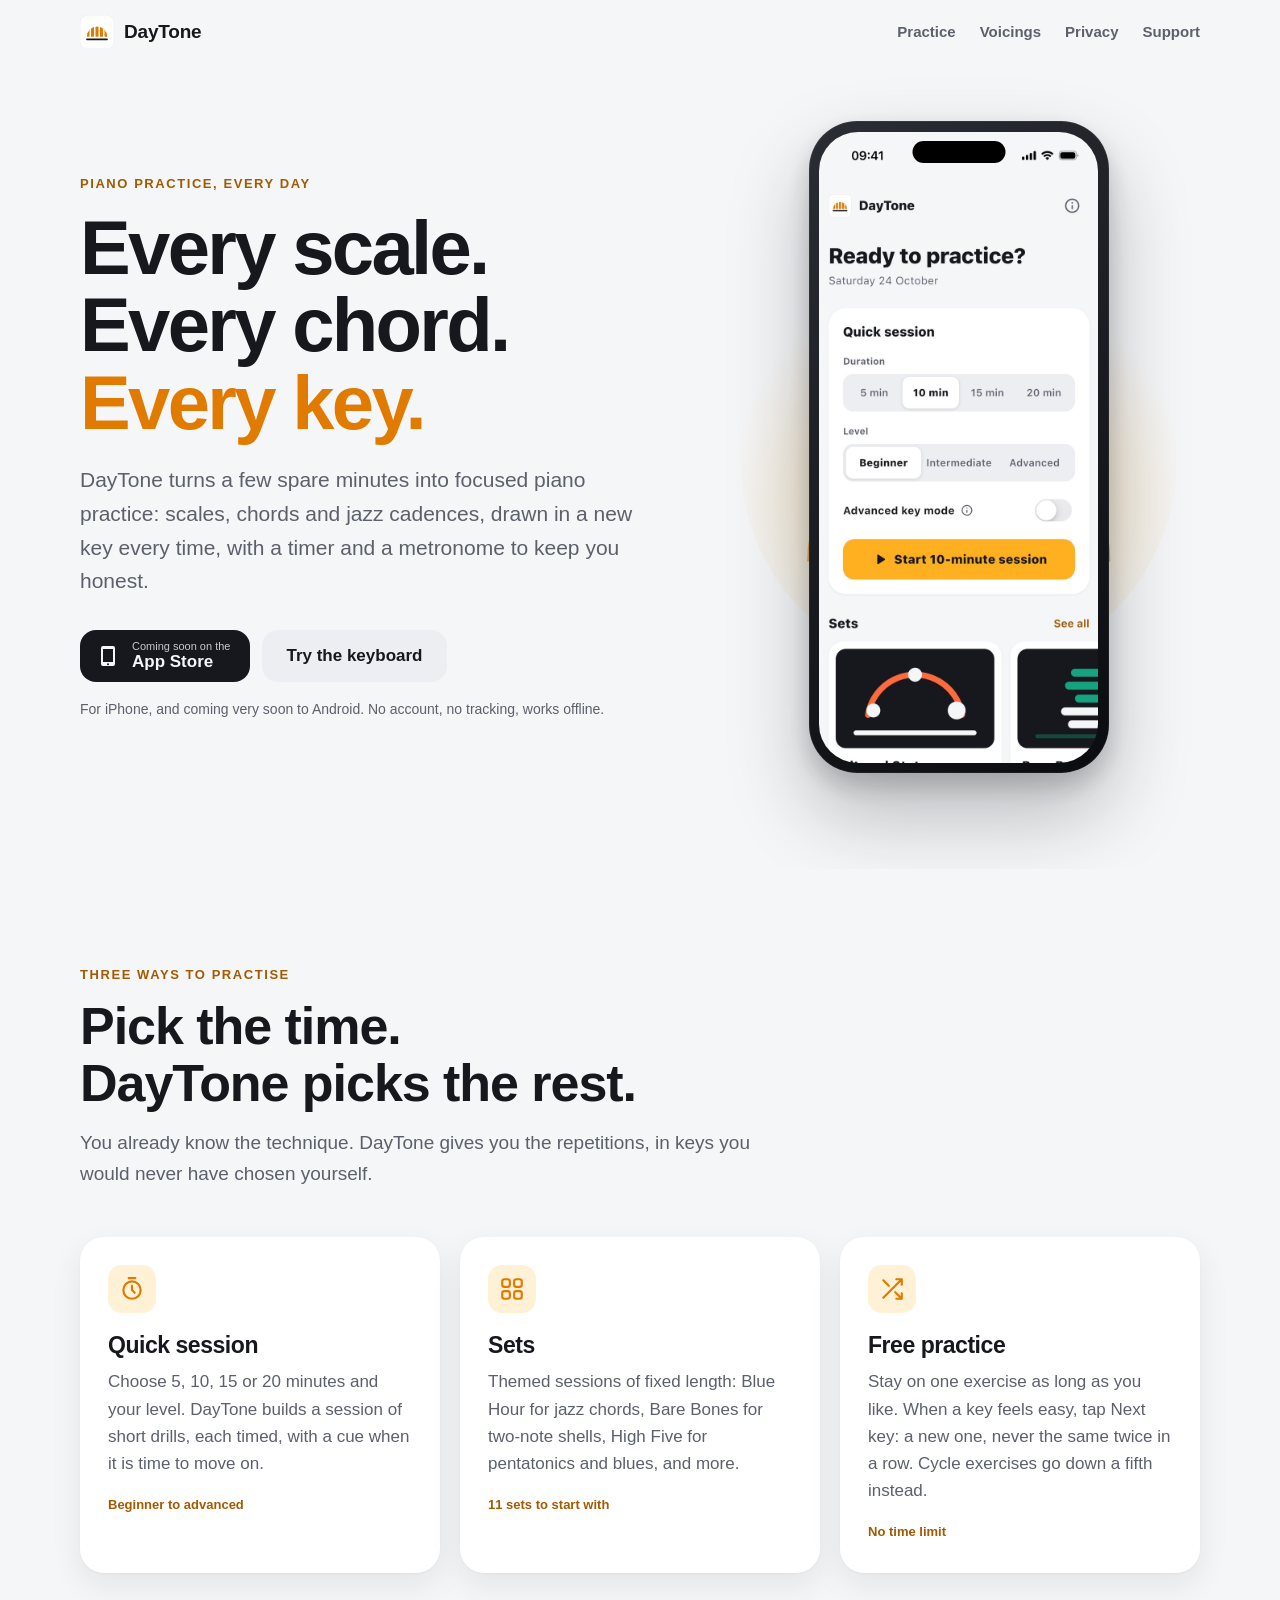
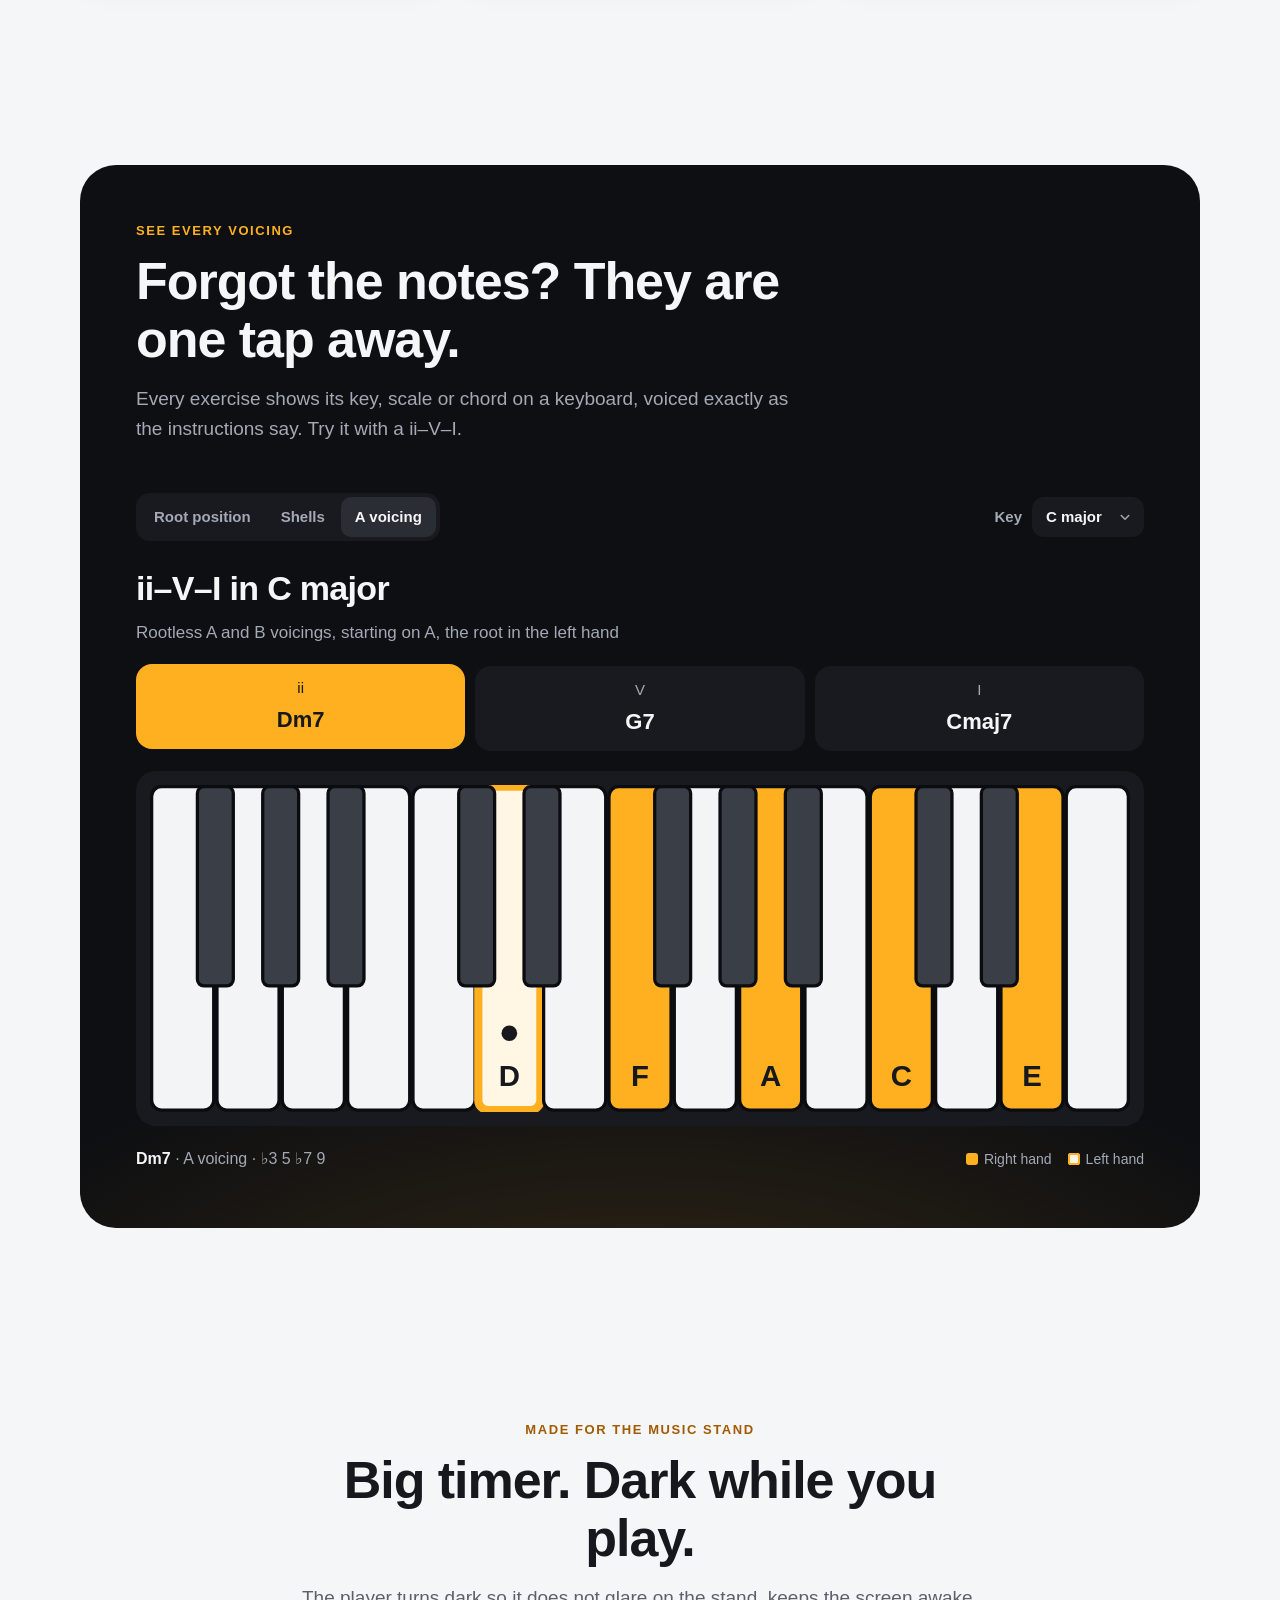
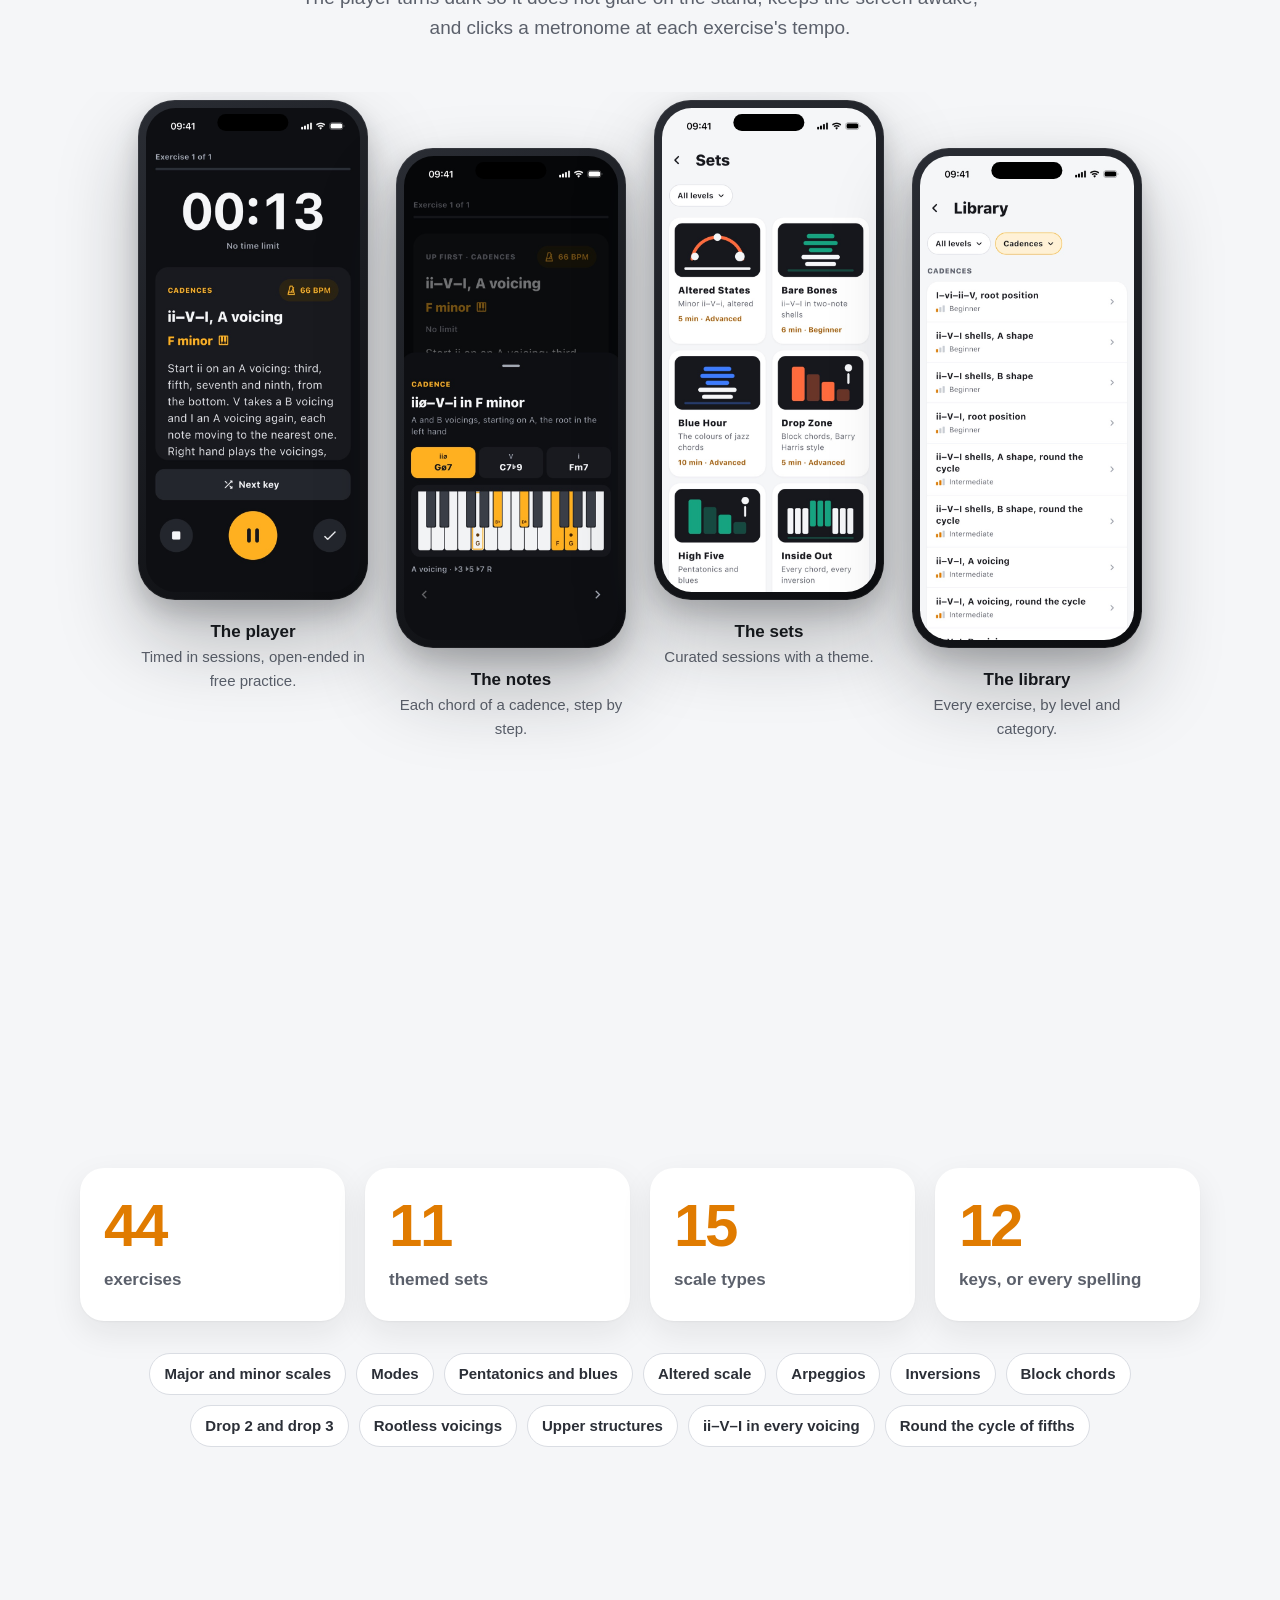
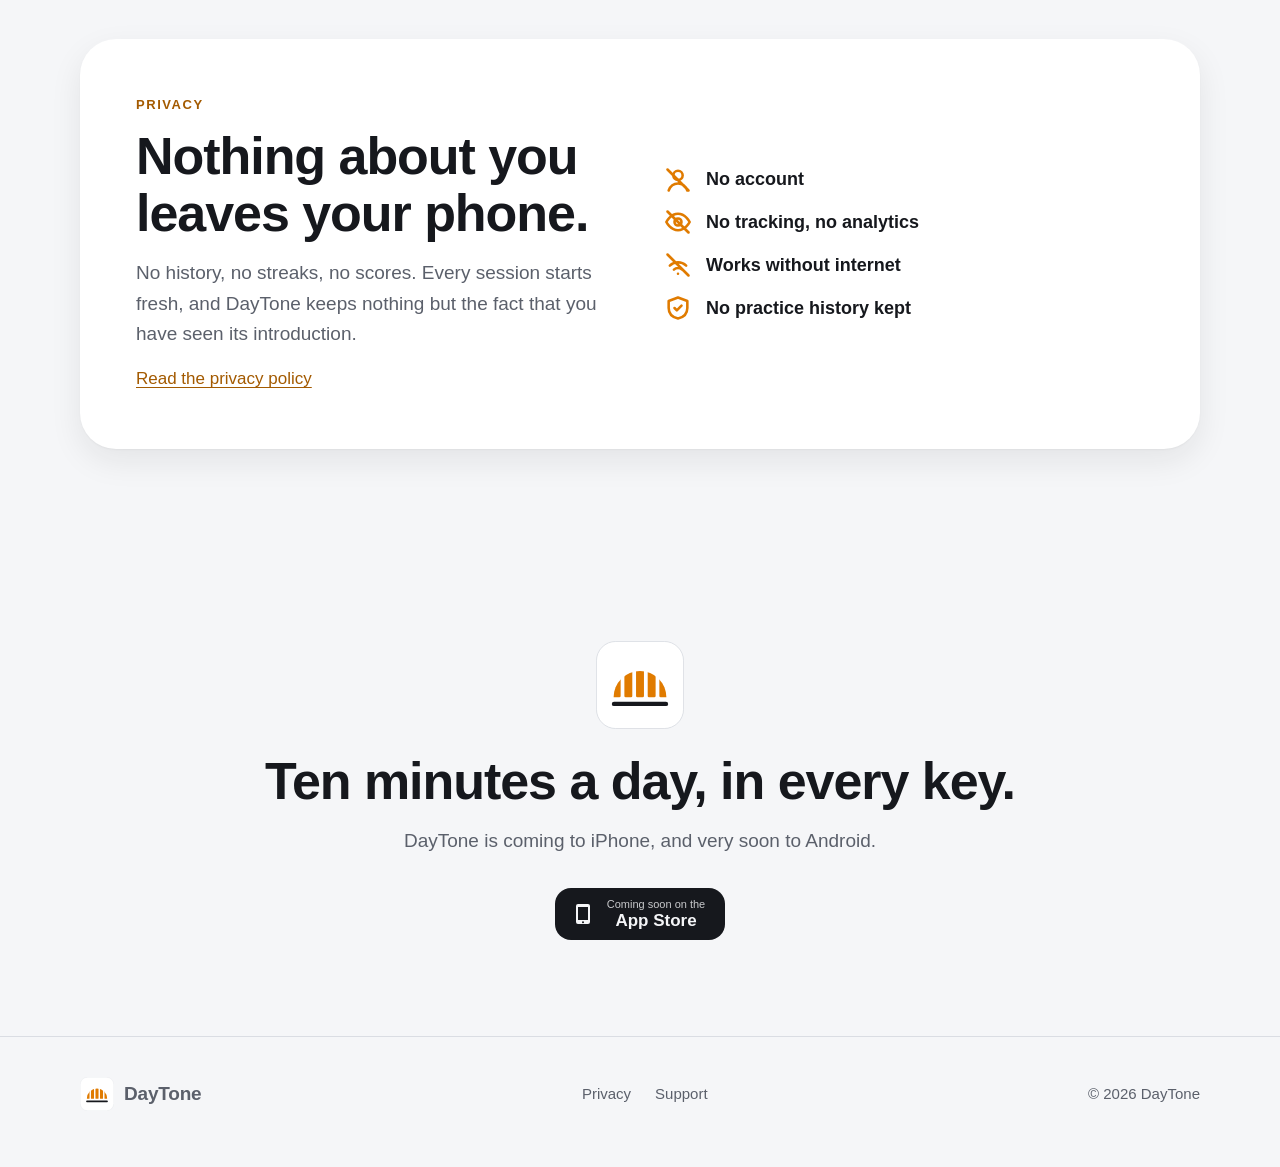
==== index.html @ a194a480 "Add the DayTone website: landing page, privacy policy and support Plain HTML, CSS and JavaScript for" ====
<!doctype html>
<html lang="en">
<head>
<meta charset="utf-8">
<meta name="viewport" content="width=device-width, initial-scale=1">
<title>DayTone · Daily piano practice</title>
<meta name="description" content="Short, focused piano drills for scales, chords and jazz cadences, in every key, with a timer and a metronome. No account, no tracking, works offline.">
<meta name="theme-color" content="#f5f6f8" media="(prefers-color-scheme: light)">
<meta name="theme-color" content="#0e0f12" media="(prefers-color-scheme: dark)">
<meta property="og:title" content="DayTone · Daily piano practice">
<meta property="og:description" content="Scales, chords and jazz cadences, in every key. A few focused minutes a day.">
<meta property="og:type" content="website">
<meta property="og:image" content="assets/img/screens/home.jpg">
<link rel="icon" href="assets/img/logo.svg" type="image/svg+xml">
<link rel="apple-touch-icon" href="assets/img/logo.svg">
<link rel="stylesheet" href="assets/css/site.css">
<script>document.documentElement.classList.add('js');</script>
</head>
<body>
<a class="skip" href="#main">Skip to content</a>

<header class="nav">
  <div class="wrap nav__inner">
    <a class="brand" href="./" aria-label="DayTone home"><img src="assets/img/logo.svg" alt=""><span class="brand__name">DayTone</span></a>
    <nav class="nav__links" aria-label="Main">
      <a class="nav__optional" href="#practice">Practice</a>
      <a class="nav__optional" href="#voicings">Voicings</a>
      <a href="privacy/">Privacy</a>
      <a href="support/">Support</a>
    </nav>
  </div>
</header>

<main id="main">

  <section class="hero">
    <div class="wrap hero__grid">
      <div>
        <p class="overline intro">Piano practice, every day</p>
        <h1 class="intro" style="--delay:.08s">Every scale.<br>Every chord.<br><em>Every key.</em></h1>
        <p class="hero__lede intro" style="--delay:.16s">DayTone turns a few spare minutes into focused piano practice: scales, chords and jazz cadences, drawn in a new key every time, with a timer and a metronome to keep you honest.</p>
        <div class="hero__actions intro" style="--delay:.24s">
          <a class="store-badge" href="#" aria-disabled="true" role="link" onclick="return false">
            <svg viewBox="0 0 24 24" aria-hidden="true"><path d="M7 2h10a2 2 0 0 1 2 2v16a2 2 0 0 1-2 2H7a2 2 0 0 1-2-2V4a2 2 0 0 1 2-2zm0 3v13h10V5H7zm5 14.25a1 1 0 1 0 0 2 1 1 0 0 0 0-2z"/></svg>
            <span><small>Coming soon on the</small><strong>App Store</strong></span>
          </a>
          <a class="button button--ghost" href="#voicings">Try the keyboard</a>
        </div>
        <p class="hero__note intro" style="--delay:.32s">For iPhone, and coming very soon to Android. No account, no tracking, works offline.</p>
      </div>
      <div class="hero__visual">
        <div class="sun" aria-hidden="true">
          <div class="sun__disc"></div>
          <div class="sun__keys"><span></span><span></span><span></span><span></span><span></span></div>
        </div>
        <div class="phone">
          <img src="assets/img/screens/home.jpg" width="720" height="1565" alt="The DayTone home screen: a quick session of 10 minutes at beginner level, ready to start, with sets below.">
        </div>
      </div>
    </div>
  </section>

  <section class="section" id="practice">
    <div class="wrap">
      <div class="section__head reveal">
        <p class="overline">Three ways to practise</p>
        <h2>Pick the time.<br>DayTone picks the rest.</h2>
        <p class="section__lede">You already know the technique. DayTone gives you the repetitions, in keys you would never have chosen yourself.</p>
      </div>
      <div class="ways">
        <article class="way reveal">
          <div class="way__icon" aria-hidden="true">
            <svg viewBox="0 0 24 24" fill="none" stroke="currentColor" stroke-width="2" stroke-linecap="round" stroke-linejoin="round"><circle cx="12" cy="13" r="8"/><path d="M12 9v4l2.5 2.5M9 2h6"/></svg>
          </div>
          <h3>Quick session</h3>
          <p>Choose 5, 10, 15 or 20 minutes and your level. DayTone builds a session of short drills, each timed, with a cue when it is time to move on.</p>
          <span class="way__tag">Beginner to advanced</span>
        </article>
        <article class="way reveal" style="--delay:.1s">
          <div class="way__icon" aria-hidden="true">
            <svg viewBox="0 0 24 24" fill="none" stroke="currentColor" stroke-width="2" stroke-linecap="round" stroke-linejoin="round"><rect x="3" y="3" width="7" height="7" rx="2"/><rect x="14" y="3" width="7" height="7" rx="2"/><rect x="3" y="14" width="7" height="7" rx="2"/><rect x="14" y="14" width="7" height="7" rx="2"/></svg>
          </div>
          <h3>Sets</h3>
          <p>Themed sessions of fixed length: Blue Hour for jazz chords, Bare Bones for two-note shells, High Five for pentatonics and blues, and more.</p>
          <span class="way__tag">11 sets to start with</span>
        </article>
        <article class="way reveal" style="--delay:.2s">
          <div class="way__icon" aria-hidden="true">
            <svg viewBox="0 0 24 24" fill="none" stroke="currentColor" stroke-width="2" stroke-linecap="round" stroke-linejoin="round"><path d="M16 3h5v5M4 20 21 3M21 16v5h-5M15 15l6 6M4 4l5 5"/></svg>
          </div>
          <h3>Free practice</h3>
          <p>Stay on one exercise as long as you like. When a key feels easy, tap Next key: a new one, never the same twice in a row. Cycle exercises go down a fifth instead.</p>
          <span class="way__tag">No time limit</span>
        </article>
      </div>
    </div>
  </section>

  <section class="section" id="voicings">
    <div class="wrap">
      <div class="stage reveal">
        <div class="section__head">
          <p class="overline">See every voicing</p>
          <h2>Forgot the notes? They are one tap away.</h2>
          <p class="section__lede">Every exercise shows its key, scale or chord on a keyboard, voiced exactly as the instructions say. Try it with a ii–V–I.</p>
        </div>

        <div class="demo" id="demo">
          <div class="demo__controls">
            <div class="segmented" role="group" aria-label="Voicing">
              <button type="button" data-voicing="root" aria-pressed="false">Root position</button>
              <button type="button" data-voicing="shells" aria-pressed="false">Shells</button>
              <button type="button" data-voicing="a" aria-pressed="true">A voicing</button>
            </div>
            <label class="demo__key">Key
              <select id="demo-key" aria-label="Key"></select>
            </label>
          </div>

          <div>
            <p class="demo__title" id="demo-title">ii–V–I in C major</p>
            <p class="demo__subtitle" id="demo-subtitle"></p>
          </div>

          <div class="chords" role="tablist" aria-label="Chords" id="demo-chords"></div>

          <div class="keyboard" id="demo-keyboard" aria-live="polite"></div>

          <div class="demo__formula">
            <span id="demo-formula"></span>
            <span class="legend" aria-hidden="true"><span><i></i>Right hand</span><span><i class="left"></i>Left hand</span></span>
          </div>
        </div>
      </div>
    </div>
  </section>

  <section class="section" aria-labelledby="screens-title">
    <div class="wrap section__head section__head--center reveal">
      <p class="overline">Made for the music stand</p>
      <h2 id="screens-title">Big timer. Dark while you play.</h2>
      <p class="section__lede">The player turns dark so it does not glare on the stand, keeps the screen awake, and clicks a metronome at each exercise's tempo.</p>
    </div>
    <div class="screens">
      <figure class="screen reveal">
        <div class="phone"><img src="assets/img/screens/player.jpg" width="720" height="1565" loading="lazy" alt="The player: a ii–V–I in A voicings in F minor, the clock counting up, a Next key button and the controls."></div>
        <figcaption><b>The player</b>Timed in sessions, open-ended in free practice.</figcaption>
      </figure>
      <figure class="screen reveal" style="--delay:.1s">
        <div class="phone"><img src="assets/img/screens/sheet.jpg" width="720" height="1565" loading="lazy" alt="The notes sheet: a iiø–V–i in F minor on a keyboard, the G half-diminished chord in an A voicing."></div>
        <figcaption><b>The notes</b>Each chord of a cadence, step by step.</figcaption>
      </figure>
      <figure class="screen reveal" style="--delay:.2s">
        <div class="phone"><img src="assets/img/screens/sets.jpg" width="720" height="1565" loading="lazy" alt="The sets: Altered States, Bare Bones, Blue Hour, Drop Zone, High Five and Inside Out."></div>
        <figcaption><b>The sets</b>Curated sessions with a theme.</figcaption>
      </figure>
      <figure class="screen reveal" style="--delay:.3s">
        <div class="phone"><img src="assets/img/screens/library.jpg" width="720" height="1565" loading="lazy" alt="The library, filtered to cadences: ii–V–I shells, root position, A voicings, round the cycle."></div>
        <figcaption><b>The library</b>Every exercise, by level and category.</figcaption>
      </figure>
    </div>
  </section>

  <section class="section">
    <div class="wrap">
      <div class="section__head section__head--center reveal">
        <p class="overline">What is inside</p>
        <h2>From your first scale to altered dominants.</h2>
      </div>
      <div class="numbers">
        <div class="number reveal"><strong data-count="46">46</strong><span>exercises</span></div>
        <div class="number reveal" style="--delay:.08s"><strong data-count="11">11</strong><span>themed sets</span></div>
        <div class="number reveal" style="--delay:.16s"><strong data-count="16">16</strong><span>scale types</span></div>
        <div class="number reveal" style="--delay:.24s"><strong data-count="12">12</strong><span>keys, or every spelling</span></div>
      </div>
      <div class="topics reveal" aria-label="Topics">
        <span>Major and minor scales</span><span>Modes</span><span>Pentatonics and blues</span><span>Altered scale</span>
        <span>Arpeggios</span><span>Inversions</span><span>Block chords</span><span>Drop 2 and drop 3</span>
        <span>Rootless voicings</span><span>Upper structures</span><span>ii–V–I in every voicing</span><span>Round the cycle of fifths</span>
      </div>
    </div>
  </section>

  <section class="section">
    <div class="wrap">
      <div class="promise reveal">
        <div>
          <p class="overline">Privacy</p>
          <h2>Nothing about you leaves your phone.</h2>
          <p class="section__lede">No history, no streaks, no scores. Every session starts fresh, and DayTone keeps nothing but the fact that you have seen its introduction.</p>
          <p style="margin-top:16px"><a href="privacy/">Read the privacy policy</a></p>
        </div>
        <ul class="promise__list">
          <li><svg viewBox="0 0 24 24" fill="none" stroke="currentColor" stroke-width="2.2" stroke-linecap="round" stroke-linejoin="round" aria-hidden="true"><circle cx="12" cy="8" r="4"/><path d="M4 21c1.5-4 4.5-6 8-6s6.5 2 8 6M3 3l18 18"/></svg>No account</li>
          <li><svg viewBox="0 0 24 24" fill="none" stroke="currentColor" stroke-width="2.2" stroke-linecap="round" stroke-linejoin="round" aria-hidden="true"><path d="M2 12s3.5-7 10-7 10 7 10 7-3.5 7-10 7S2 12 2 12z"/><circle cx="12" cy="12" r="3"/><path d="M3 3l18 18"/></svg>No tracking, no analytics</li>
          <li><svg viewBox="0 0 24 24" fill="none" stroke="currentColor" stroke-width="2.2" stroke-linecap="round" stroke-linejoin="round" aria-hidden="true"><path d="M5 12.5a10 10 0 0 1 14 0M8.5 16a5 5 0 0 1 7 0M12 19.5h.01M3 3l18 18"/></svg>Works without internet</li>
          <li><svg viewBox="0 0 24 24" fill="none" stroke="currentColor" stroke-width="2.2" stroke-linecap="round" stroke-linejoin="round" aria-hidden="true"><path d="M12 3 4 6v6c0 5 3.5 8 8 9 4.5-1 8-4 8-9V6l-8-3z"/><path d="M9 12l2 2 4-4"/></svg>No practice history kept</li>
        </ul>
      </div>
    </div>
  </section>

  <section class="section closing">
    <div class="wrap reveal">
      <img src="assets/img/logo.svg" alt="">
      <h2>Ten minutes a day, in every key.</h2>
      <p class="section__lede">DayTone is coming to iPhone, and very soon to Android.</p>
      <div class="hero__actions">
        <a class="store-badge" href="#" aria-disabled="true" role="link" onclick="return false">
          <svg viewBox="0 0 24 24" aria-hidden="true"><path d="M7 2h10a2 2 0 0 1 2 2v16a2 2 0 0 1-2 2H7a2 2 0 0 1-2-2V4a2 2 0 0 1 2-2zm0 3v13h10V5H7zm5 14.25a1 1 0 1 0 0 2 1 1 0 0 0 0-2z"/></svg>
          <span><small>Coming soon on the</small><strong>App Store</strong></span>
        </a>
      </div>
    </div>
  </section>

</main>

<footer class="footer">
  <div class="wrap footer__inner">
    <a class="brand" href="./"><img src="assets/img/logo.svg" alt="">DayTone</a>
    <nav aria-label="Footer">
      <a href="privacy/">Privacy</a>
      <a href="support/">Support</a>
    </nav>
    <span>© 2026 DayTone</span>
  </div>
</footer>

<script src="assets/js/voicings.js"></script>
<script src="assets/js/site.js"></script>
</body>
</html>
---- assets/css/site.css ----
/* DayTone website: one stylesheet for every page. The colours are the app's
   (lib/src/ui/theme.dart in the app repo), light and dark. */

:root {
  --bg: #f5f6f8;
  --surface: #ffffff;
  --ink: #16181d;
  --ink-2: #5b606b;
  --ink-body: #2b2f37;
  --accent: #ffb020;
  --on-accent: #16181d;
  --accent-ink: #e07b00;
  --accent-text: #a35a00;
  --accent-tint: #fff1d6;
  --track: #eceef2;
  --border: #dadde3;
  --shadow: 0 1px 2px rgba(22, 24, 29, 0.04), 0 12px 32px rgba(22, 24, 29, 0.08);
  --stage: #0e0f12;
  --stage-surface: #181a1f;
  --stage-ink: #f5f6f8;
  --stage-ink-2: #a3a9b5;
  --radius: 24px;
  --page: 1120px;
  --gutter: 20px;
  color-scheme: light dark;
}

@media (prefers-color-scheme: dark) {
  :root {
    --bg: #0e0f12;
    --surface: #181a1f;
    --ink: #f5f6f8;
    --ink-2: #a3a9b5;
    --ink-body: #e4e6ea;
    --accent-ink: #ffb020;
    --accent-text: #ffb020;
    --accent-tint: #2b2414;
    --track: #23262d;
    --border: #2c3038;
    --shadow: 0 1px 2px rgba(0, 0, 0, 0.3), 0 12px 32px rgba(0, 0, 0, 0.35);
    --stage: #08090b;
    --stage-surface: #15171c;
  }
}

*,
*::before,
*::after {
  box-sizing: border-box;
}

html {
  -webkit-text-size-adjust: 100%;
  scroll-behavior: smooth;
}

body {
  margin: 0;
  background: var(--bg);
  color: var(--ink);
  font: 17px/1.6 -apple-system, BlinkMacSystemFont, "SF Pro Text", "Segoe UI", Roboto,
    "Helvetica Neue", Arial, sans-serif;
  -webkit-font-smoothing: antialiased;
  overflow-x: hidden;
}

img,
svg {
  display: block;
  max-width: 100%;
}

a {
  color: var(--accent-text);
  text-underline-offset: 3px;
}

h1,
h2,
h3 {
  margin: 0;
  font-family: -apple-system, BlinkMacSystemFont, "SF Pro Display", "Segoe UI", Roboto,
    "Helvetica Neue", Arial, sans-serif;
  letter-spacing: -0.02em;
  line-height: 1.1;
}

p {
  margin: 0;
}

:focus-visible {
  outline: 3px solid var(--accent);
  outline-offset: 3px;
  border-radius: 6px;
}

.skip {
  position: absolute;
  left: -999px;
  top: 8px;
  background: var(--surface);
  padding: 8px 12px;
  border-radius: 8px;
  z-index: 10;
}

.skip:focus {
  left: 8px;
}

.wrap {
  width: min(var(--page), 100% - 2 * var(--gutter));
  margin-inline: auto;
}

.overline {
  font-size: 13px;
  font-weight: 800;
  letter-spacing: 0.12em;
  text-transform: uppercase;
  color: var(--accent-text);
}

/* Navigation ------------------------------------------------------------ */

.nav {
  position: sticky;
  top: 0;
  z-index: 5;
  backdrop-filter: saturate(1.6) blur(14px);
  -webkit-backdrop-filter: saturate(1.6) blur(14px);
  background: color-mix(in srgb, var(--bg) 78%, transparent);
  border-bottom: 1px solid transparent;
  transition: border-color 0.2s;
}

.nav.is-scrolled {
  border-bottom-color: var(--border);
}

.nav__inner {
  display: flex;
  align-items: center;
  justify-content: space-between;
  height: 64px;
}

.brand {
  display: inline-flex;
  align-items: center;
  gap: 10px;
  color: var(--ink);
  text-decoration: none;
  font-weight: 800;
  font-size: 19px;
  letter-spacing: -0.01em;
}

.brand img {
  width: 34px;
  height: 34px;
}

.nav__links {
  display: flex;
  gap: 24px;
  font-size: 15px;
  font-weight: 600;
}

.nav__links a {
  color: var(--ink-2);
  text-decoration: none;
}

.nav__links a:hover,
.nav__links a[aria-current="page"] {
  color: var(--ink);
}

.nav__inner {
  gap: 16px;
}

@media (max-width: 560px) {
  .nav__links {
    gap: 16px;
  }

  .nav__links .nav__optional {
    display: none;
  }
}

/* On the narrowest screens the logo alone stands for the name. */
@media (max-width: 340px) {
  .nav .brand__name {
    display: none;
  }
}

/* Buttons --------------------------------------------------------------- */

.button {
  display: inline-flex;
  align-items: center;
  justify-content: center;
  gap: 10px;
  min-height: 52px;
  padding: 0 24px;
  border-radius: 16px;
  border: 0;
  font: inherit;
  font-weight: 800;
  font-size: 17px;
  text-decoration: none;
  cursor: pointer;
  transition: transform 0.15s, box-shadow 0.15s, background 0.15s;
}

.button--primary {
  background: var(--accent);
  color: var(--on-accent);
  box-shadow: 0 8px 24px rgba(255, 176, 32, 0.35);
}

.button--primary:hover {
  transform: translateY(-1px);
  box-shadow: 0 12px 28px rgba(255, 176, 32, 0.45);
}

.button--ghost {
  background: var(--track);
  color: var(--ink);
}

.button--ghost:hover {
  transform: translateY(-1px);
}

.store-badge {
  display: inline-flex;
  align-items: center;
  gap: 12px;
  min-height: 52px;
  padding: 0 20px 0 16px;
  border-radius: 16px;
  background: var(--ink);
  color: var(--bg);
  text-decoration: none;
  line-height: 1.15;
}

.store-badge svg {
  width: 24px;
  height: 24px;
  fill: currentColor;
}

.store-badge small {
  display: block;
  font-size: 11px;
  opacity: 0.8;
}

.store-badge strong {
  display: block;
  font-size: 17px;
}

.store-badge[aria-disabled="true"] {
  cursor: default;
}

/* Hero ------------------------------------------------------------------ */

.hero {
  position: relative;
  padding: 56px 0 96px;
  overflow: hidden;
}

.hero__grid {
  display: grid;
  grid-template-columns: 1.1fr 0.9fr;
  align-items: center;
  gap: 48px;
}

.hero h1 {
  font-size: clamp(44px, 7vw, 76px);
  font-weight: 800;
  letter-spacing: -0.035em;
  line-height: 1.02;
  margin: 14px 0 22px;
}

.hero h1 em {
  font-style: normal;
  color: var(--accent-ink);
}

.hero__lede {
  font-size: clamp(18px, 2.2vw, 21px);
  color: var(--ink-2);
  max-width: 34em;
}

.hero__actions {
  display: flex;
  flex-wrap: wrap;
  gap: 12px;
  margin-top: 32px;
}

.hero__note {
  margin-top: 16px;
  font-size: 14px;
  color: var(--ink-2);
}

.hero__visual {
  position: relative;
  display: grid;
  place-items: center;
  min-height: 560px;
}

/* The logo's sun: five keys rising over a horizon, behind the phone. */
.sun {
  position: absolute;
  inset: 50% auto auto 50%;
  width: min(520px, 110vw);
  aspect-ratio: 1;
  transform: translate(-50%, -48%);
  pointer-events: none;
}

.sun__disc {
  position: absolute;
  inset: 8%;
  border-radius: 50%;
  background: radial-gradient(circle at 50% 60%, rgba(255, 176, 32, 0.38), rgba(255, 176, 32, 0) 68%);
  animation: breathe 7s ease-in-out infinite;
}

.sun__keys {
  position: absolute;
  inset: 18% 18% 30%;
  display: flex;
  justify-content: space-between;
  align-items: flex-end;
  clip-path: circle(50% at 50% 100%);
  opacity: 0.55;
}

.sun__keys span {
  width: 13%;
  height: 100%;
  border-radius: 6px 6px 0 0;
  background: linear-gradient(var(--accent), var(--accent-ink));
  transform-origin: bottom;
  animation: rise 1.4s cubic-bezier(0.2, 0.8, 0.2, 1) both;
}

.sun__keys span:nth-child(2) { animation-delay: 0.08s; }
.sun__keys span:nth-child(3) { animation-delay: 0.16s; }
.sun__keys span:nth-child(4) { animation-delay: 0.24s; }
.sun__keys span:nth-child(5) { animation-delay: 0.32s; }

@keyframes rise {
  from { transform: scaleY(0); }
  to { transform: scaleY(1); }
}

@keyframes breathe {
  0%, 100% { transform: scale(1); opacity: 1; }
  50% { transform: scale(1.06); opacity: 0.85; }
}

@media (max-width: 880px) {
  .hero {
    padding-top: 32px;
  }

  .hero__grid {
    grid-template-columns: 1fr;
    gap: 24px;
  }

  .hero__visual {
    min-height: 0;
    padding: 24px 0 8px;
  }
}

/* Phones ---------------------------------------------------------------- */

.phone {
  position: relative;
  width: var(--phone-w, 290px);
  aspect-ratio: 1206 / 2622;
  border-radius: calc(var(--phone-w, 290px) * 0.16);
  padding: calc(var(--phone-w, 290px) * 0.035);
  background: linear-gradient(145deg, #2a2d34, #0b0c0f);
  box-shadow:
    0 0 0 1px rgba(255, 255, 255, 0.06) inset,
    0 40px 80px rgba(22, 24, 29, 0.28),
    0 12px 24px rgba(22, 24, 29, 0.18);
  flex: none;
}

.phone img {
  width: 100%;
  height: 100%;
  object-fit: cover;
  border-radius: calc(var(--phone-w, 290px) * 0.13);
}

/* The camera island, which screenshots leave out. */
.phone::after {
  content: "";
  position: absolute;
  top: calc(var(--phone-w, 290px) * 0.065);
  left: 50%;
  width: 31%;
  height: 3.4%;
  transform: translateX(-50%);
  border-radius: 999px;
  background: #000;
}

.hero .phone {
  --phone-w: min(300px, 72vw);
  animation: float 8s ease-in-out infinite;
}

@keyframes float {
  0%, 100% { transform: translateY(0) rotate(-1.5deg); }
  50% { transform: translateY(-12px) rotate(-0.5deg); }
}

/* Sections -------------------------------------------------------------- */

.section {
  padding: 96px 0;
}

.section__head {
  max-width: 680px;
  margin-bottom: 48px;
}

.section__head--center {
  margin-inline: auto;
  text-align: center;
}

.section h2 {
  font-size: clamp(34px, 5vw, 52px);
  font-weight: 800;
  margin: 12px 0 16px;
}

.section__lede {
  font-size: 19px;
  color: var(--ink-2);
}

@media (max-width: 640px) {
  .section {
    padding: 72px 0;
  }
}

/* Ways to practise ------------------------------------------------------- */

.ways {
  display: grid;
  grid-template-columns: repeat(3, 1fr);
  gap: 20px;
}

.way {
  position: relative;
  background: var(--surface);
  border-radius: var(--radius);
  padding: 28px;
  box-shadow: var(--shadow);
  overflow: hidden;
}

.way__icon {
  width: 48px;
  height: 48px;
  border-radius: 14px;
  display: grid;
  place-items: center;
  background: var(--accent-tint);
  color: var(--accent-ink);
  margin-bottom: 20px;
}

.way__icon svg {
  width: 26px;
  height: 26px;
}

.way h3 {
  font-size: 23px;
  font-weight: 800;
  margin-bottom: 10px;
}

.way p {
  color: var(--ink-2);
}

.way__tag {
  display: inline-block;
  margin-top: 18px;
  font-size: 13px;
  font-weight: 700;
  color: var(--accent-text);
}

@media (max-width: 880px) {
  .ways {
    grid-template-columns: 1fr;
  }
}

/* Keyboard demo ---------------------------------------------------------- */

.stage {
  background: var(--stage);
  color: var(--stage-ink);
  border-radius: 36px;
  padding: clamp(24px, 5vw, 56px);
  overflow: hidden;
  position: relative;
}

.stage::before {
  content: "";
  position: absolute;
  inset: auto -20% -60% -20%;
  height: 80%;
  background: radial-gradient(closest-side, rgba(255, 176, 32, 0.18), transparent);
  pointer-events: none;
}

.stage .overline {
  color: var(--accent);
}

.stage h2 {
  color: var(--stage-ink);
}

.stage .section__lede {
  color: var(--stage-ink-2);
}

.demo {
  position: relative;
  display: grid;
  gap: 20px;
}

.demo__controls {
  display: flex;
  flex-wrap: wrap;
  gap: 12px;
  align-items: center;
  justify-content: space-between;
}

.segmented {
  display: inline-flex;
  padding: 4px;
  border-radius: 14px;
  background: var(--stage-surface);
  gap: 2px;
}

.segmented button {
  min-height: 40px;
  padding: 0 14px;
  border: 0;
  border-radius: 10px;
  background: transparent;
  color: var(--stage-ink-2);
  font: inherit;
  font-size: 15px;
  font-weight: 700;
  cursor: pointer;
  transition: background 0.2s, color 0.2s;
}

.segmented button[aria-pressed="true"] {
  background: #2a2d34;
  color: var(--stage-ink);
}

.demo__key {
  display: inline-flex;
  align-items: center;
  gap: 10px;
  font-size: 15px;
  font-weight: 700;
  color: var(--stage-ink-2);
}

.demo__key select {
  min-height: 40px;
  padding: 0 34px 0 14px;
  border-radius: 12px;
  border: 0;
  background: var(--stage-surface)
    url("data:image/svg+xml,%3Csvg xmlns='http://www.w3.org/2000/svg' viewBox='0 0 24 24'%3E%3Cpath d='M7 10l5 5 5-5' fill='none' stroke='%23a3a9b5' stroke-width='2' stroke-linecap='round'/%3E%3C/svg%3E")
    right 10px center / 18px no-repeat;
  color: var(--stage-ink);
  font: inherit;
  font-weight: 800;
  appearance: none;
  -webkit-appearance: none;
  cursor: pointer;
}

.demo__title {
  font-size: clamp(26px, 3.6vw, 34px);
  font-weight: 800;
  letter-spacing: -0.02em;
}

.demo__subtitle {
  color: var(--stage-ink-2);
  margin-top: 4px;
}

.chords {
  display: grid;
  grid-template-columns: repeat(3, 1fr);
  gap: 10px;
}

.chords button {
  display: grid;
  gap: 2px;
  justify-items: center;
  padding: 12px 8px;
  border: 0;
  border-radius: 16px;
  background: var(--stage-surface);
  color: var(--stage-ink);
  font: inherit;
  cursor: pointer;
  transition: background 0.25s, color 0.25s, transform 0.25s;
}

.chords button span {
  font-size: 15px;
  color: var(--stage-ink-2);
  transition: color 0.25s;
}

.chords button strong {
  font-size: 22px;
  font-weight: 800;
}

.chords button[aria-selected="true"] {
  background: var(--accent);
  color: var(--on-accent);
  transform: translateY(-2px);
}

.chords button[aria-selected="true"] span {
  color: var(--on-accent);
}

.keyboard {
  background: var(--stage-surface);
  border-radius: 20px;
  padding: 14px;
}

.keyboard svg {
  width: 100%;
  height: auto;
}

.key-white {
  fill: #f3f4f6;
  stroke: #0b0c0f;
  stroke-width: 1;
  transition: fill 0.3s;
}

.key-black {
  fill: #3a3e47;
  stroke: #0b0c0f;
  stroke-width: 1;
  transition: fill 0.3s;
}

.key-white.is-lit,
.key-black.is-lit {
  fill: var(--accent);
}

.key-white.is-left {
  fill: #fff6e3;
  stroke: var(--accent);
  stroke-width: 2.5;
}

.key-black.is-left {
  fill: #6b5321;
  stroke: var(--accent);
  stroke-width: 2.5;
}

.key-label {
  font: 700 9px -apple-system, BlinkMacSystemFont, "Segoe UI", sans-serif;
  text-anchor: middle;
  fill: #16181d;
  opacity: 0;
  transition: opacity 0.25s;
}

.key-label.is-shown {
  opacity: 1;
}

.key-root {
  fill: #16181d;
  opacity: 0;
  transition: opacity 0.25s;
}

.key-root.is-shown {
  opacity: 1;
}

.demo__formula {
  display: flex;
  flex-wrap: wrap;
  align-items: center;
  gap: 8px 16px;
  justify-content: space-between;
  color: var(--stage-ink-2);
  font-size: 16px;
}

.demo__formula b {
  color: var(--stage-ink);
}

.legend {
  display: inline-flex;
  gap: 16px;
  font-size: 14px;
}

.legend i {
  display: inline-block;
  width: 12px;
  height: 12px;
  border-radius: 3px;
  margin-right: 6px;
  vertical-align: -1px;
  background: var(--accent);
}

.legend i.left {
  background: #fff6e3;
  box-shadow: 0 0 0 2px var(--accent) inset;
}

@media (max-width: 560px) {
  .demo__controls {
    flex-direction: column;
    align-items: stretch;
  }

  .segmented {
    display: flex;
  }

  .segmented button {
    flex: 1;
    padding: 0 6px;
  }

  .chords button strong {
    font-size: 18px;
  }
}

/* Screens ---------------------------------------------------------------- */

.screens {
  display: flex;
  gap: 28px;
  justify-content: center;
  align-items: flex-start;
  padding: 8px var(--gutter) 40px;
  overflow-x: auto;
  scroll-snap-type: x mandatory;
  scrollbar-width: none;
}

.screens::-webkit-scrollbar {
  display: none;
}

.screen {
  margin: 0;
  scroll-snap-align: center;
  display: grid;
  gap: 18px;
  justify-items: center;
  text-align: center;
}

.screen .phone {
  --phone-w: 230px;
}

.screen:nth-child(even) {
  margin-top: 48px;
}

.screen figcaption {
  max-width: 230px;
  font-size: 15px;
  color: var(--ink-2);
}

.screen figcaption b {
  display: block;
  color: var(--ink);
  font-size: 17px;
}

@media (max-width: 1100px) {
  .screens {
    justify-content: flex-start;
  }
}

/* Numbers ---------------------------------------------------------------- */

.numbers {
  display: grid;
  grid-template-columns: repeat(4, 1fr);
  gap: 20px;
}

.number {
  background: var(--surface);
  border-radius: var(--radius);
  padding: 28px 24px;
  box-shadow: var(--shadow);
}

.number strong {
  display: block;
  font-size: clamp(44px, 6vw, 60px);
  font-weight: 800;
  letter-spacing: -0.04em;
  line-height: 1;
  color: var(--accent-ink);
  font-variant-numeric: tabular-nums;
}

.number span {
  display: block;
  margin-top: 10px;
  color: var(--ink-2);
  font-weight: 600;
}

@media (max-width: 880px) {
  .numbers {
    grid-template-columns: repeat(2, 1fr);
  }
}

.topics {
  display: flex;
  flex-wrap: wrap;
  gap: 10px;
  margin-top: 32px;
  justify-content: center;
}

.topics span {
  padding: 8px 14px;
  border-radius: 999px;
  background: var(--surface);
  border: 1px solid var(--border);
  font-size: 15px;
  font-weight: 600;
  color: var(--ink-body);
}

/* Promise ---------------------------------------------------------------- */

.promise {
  display: grid;
  grid-template-columns: 1fr 1fr;
  gap: 48px;
  align-items: center;
  background: var(--surface);
  border-radius: 36px;
  padding: clamp(28px, 5vw, 56px);
  box-shadow: var(--shadow);
}

.promise__list {
  list-style: none;
  margin: 0;
  padding: 0;
  display: grid;
  gap: 14px;
}

.promise__list li {
  display: flex;
  gap: 14px;
  align-items: center;
  font-size: 18px;
  font-weight: 650;
}

.promise__list svg {
  width: 28px;
  height: 28px;
  flex: none;
  color: var(--accent-ink);
}

@media (max-width: 880px) {
  .promise {
    grid-template-columns: 1fr;
    gap: 28px;
  }
}

/* Final call ------------------------------------------------------------- */

.closing {
  text-align: center;
}

.closing img {
  width: 88px;
  height: 88px;
  margin: 0 auto 24px;
}

.closing .hero__actions {
  justify-content: center;
}

/* Footer ----------------------------------------------------------------- */

.footer {
  padding: 40px 0 56px;
  border-top: 1px solid var(--border);
  font-size: 15px;
  color: var(--ink-2);
}

.footer__inner {
  display: flex;
  flex-wrap: wrap;
  gap: 16px 32px;
  align-items: center;
  justify-content: space-between;
}

.footer nav {
  display: flex;
  gap: 24px;
}

.footer a {
  color: var(--ink-2);
  text-decoration: none;
}

.footer a:hover {
  color: var(--ink);
}

/* Text pages (privacy, support) ----------------------------------------- */

.doc {
  max-width: 680px;
  margin: 0 auto;
  padding: 48px var(--gutter) 80px;
}

.doc h1 {
  font-size: clamp(36px, 6vw, 48px);
  font-weight: 800;
  margin: 10px 0 8px;
}

.doc h2 {
  font-size: 22px;
  font-weight: 800;
  margin: 40px 0 10px;
}

.doc p,
.doc li {
  color: var(--ink-body);
}

.doc p + p {
  margin-top: 14px;
}

.doc ul {
  padding-left: 22px;
}

.doc .meta {
  color: var(--ink-2);
  margin-bottom: 32px;
}

.doc .summary {
  border-left: 4px solid var(--accent);
  padding: 4px 0 4px 18px;
  font-size: 19px;
  color: var(--ink);
}

.contact {
  display: flex;
  flex-wrap: wrap;
  gap: 12px 20px;
  align-items: center;
  justify-content: space-between;
  margin: 28px 0 8px;
  padding: 24px;
  border-radius: var(--radius);
  background: var(--surface);
  box-shadow: var(--shadow);
}

.contact p {
  color: var(--ink-2);
}

.contact strong {
  display: block;
  color: var(--ink);
  font-size: 19px;
}

.faq {
  margin-top: 16px;
  display: grid;
  gap: 12px;
}

.faq details {
  background: var(--surface);
  border-radius: 18px;
  padding: 18px 22px;
  box-shadow: var(--shadow);
}

.faq summary {
  cursor: pointer;
  font-weight: 750;
  list-style: none;
  display: flex;
  justify-content: space-between;
  gap: 16px;
}

.faq summary::-webkit-details-marker {
  display: none;
}

.faq summary::after {
  content: "+";
  color: var(--accent-ink);
  font-size: 22px;
  line-height: 1;
  transition: transform 0.2s;
}

.faq details[open] summary::after {
  transform: rotate(45deg);
}

.faq details p {
  margin-top: 10px;
  color: var(--ink-2);
}

/* The hero comes in on load, without waiting for the script. */
.intro {
  animation: intro 0.7s cubic-bezier(0.2, 0.8, 0.2, 1) both;
  animation-delay: var(--delay, 0s);
}

@keyframes intro {
  from { opacity: 0; transform: translateY(16px); }
  to { opacity: 1; transform: none; }
}

/* Reveal on scroll ------------------------------------------------------- */

.js .reveal {
  opacity: 0;
  transform: translateY(28px);
  transition: opacity 0.8s cubic-bezier(0.2, 0.8, 0.2, 1), transform 0.8s cubic-bezier(0.2, 0.8, 0.2, 1);
  transition-delay: var(--delay, 0s);
}

.js .reveal.is-visible {
  opacity: 1;
  transform: none;
}

@media (prefers-reduced-motion: reduce) {
  html {
    scroll-behavior: auto;
  }

  *,
  *::before,
  *::after {
    animation: none !important;
    transition: none !important;
  }

  .js .reveal {
    opacity: 1;
    transform: none;
  }
}
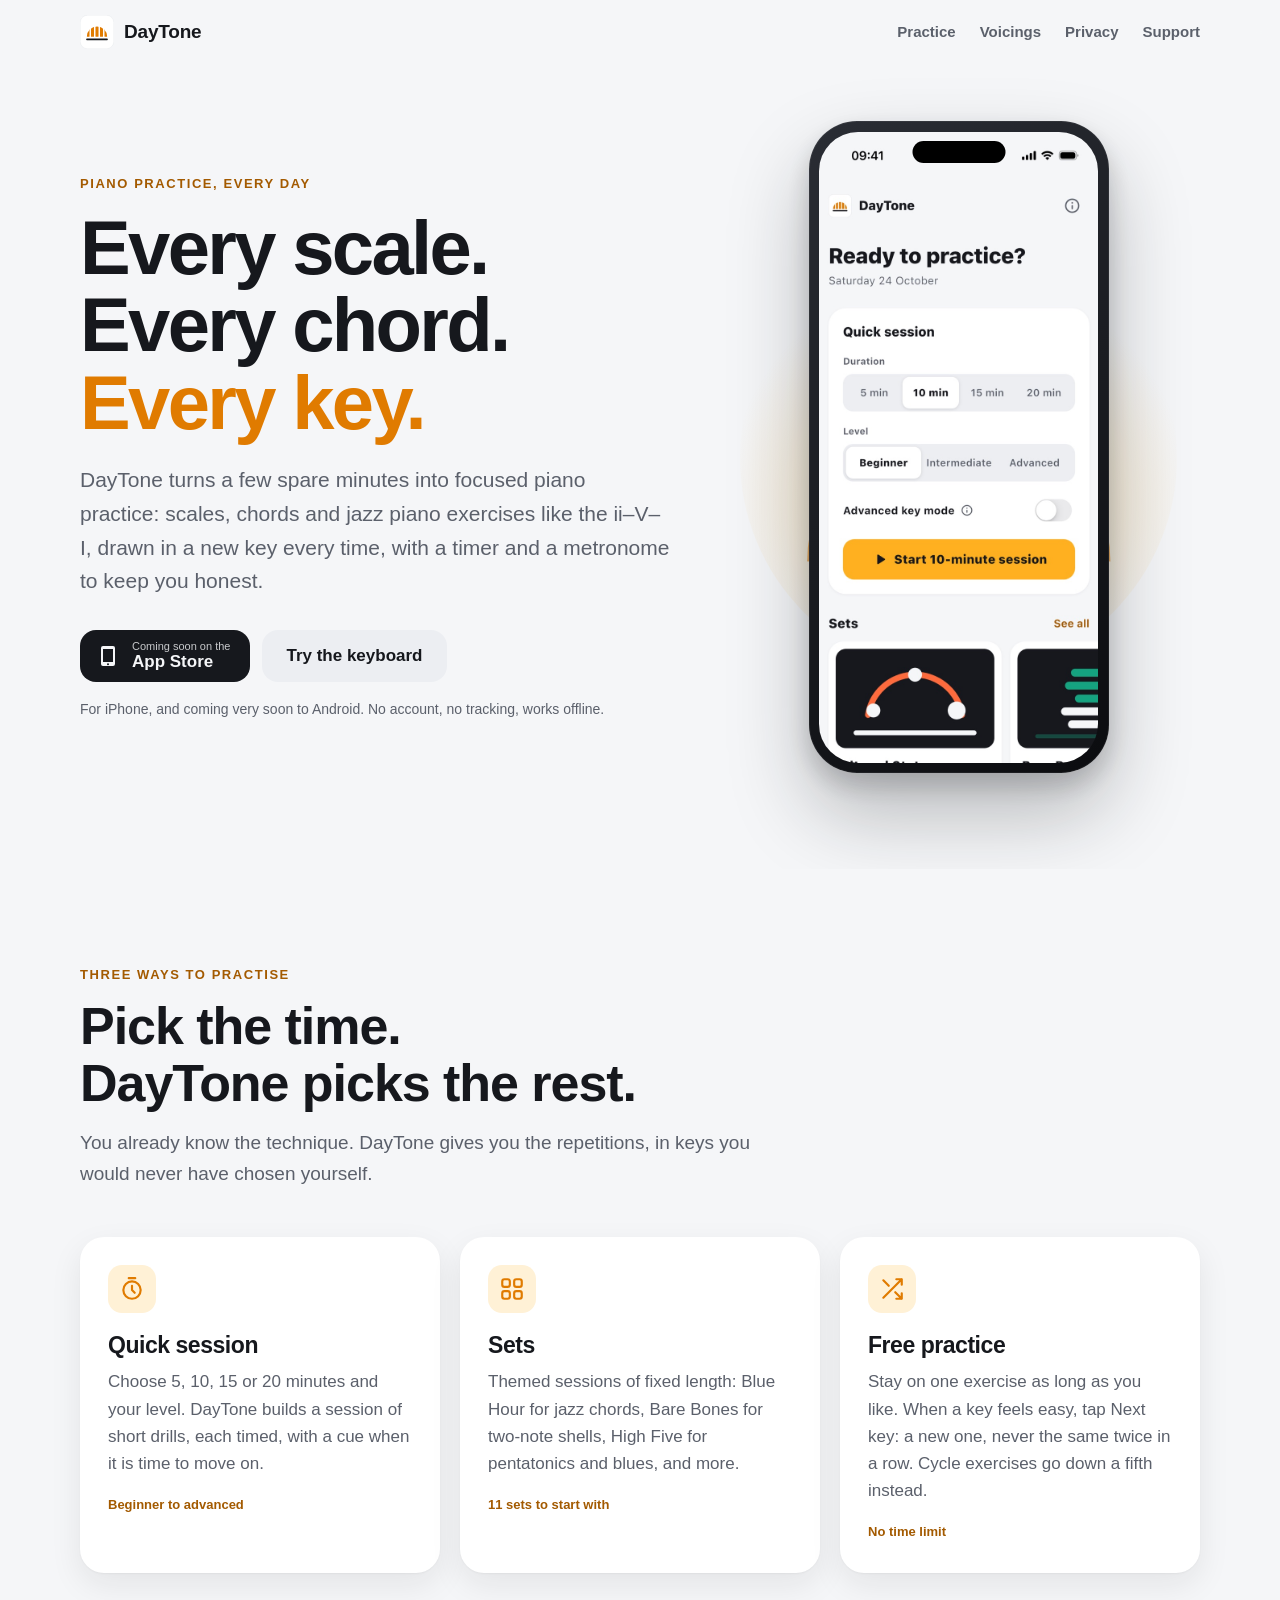
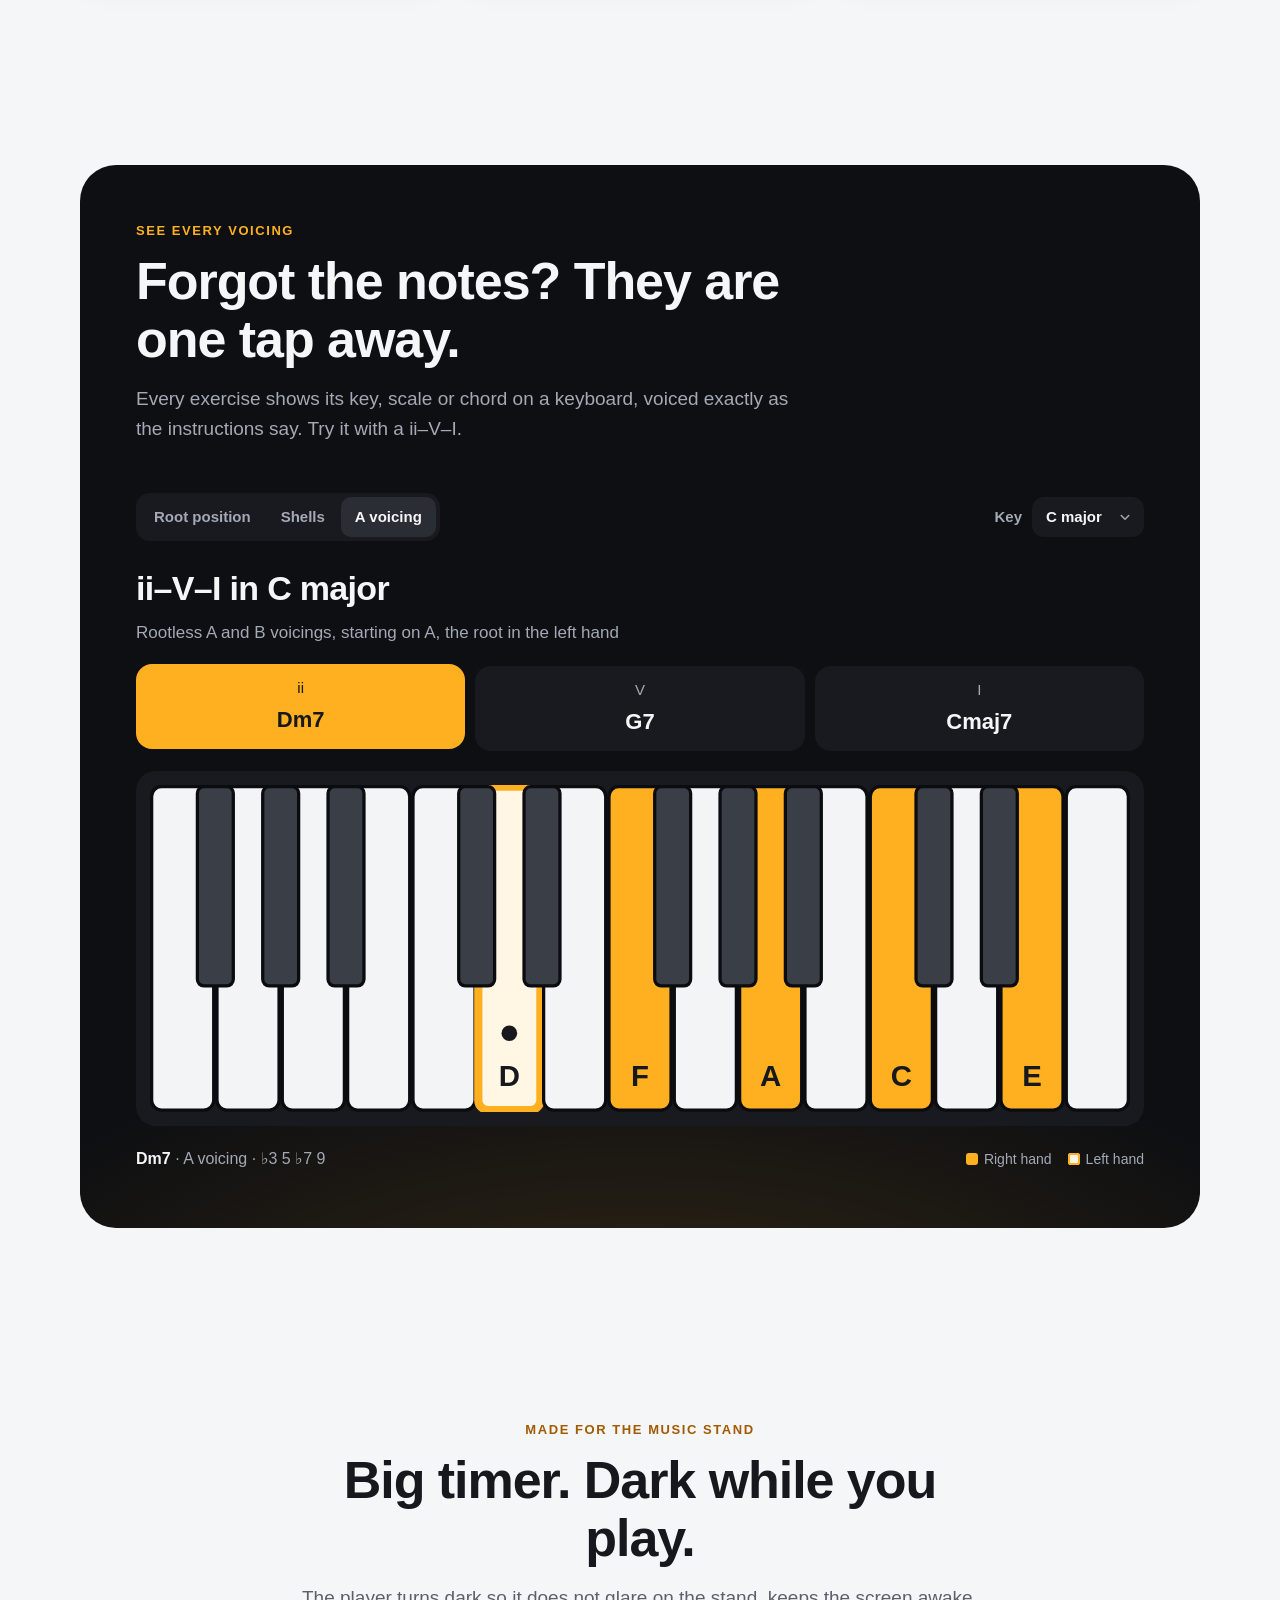
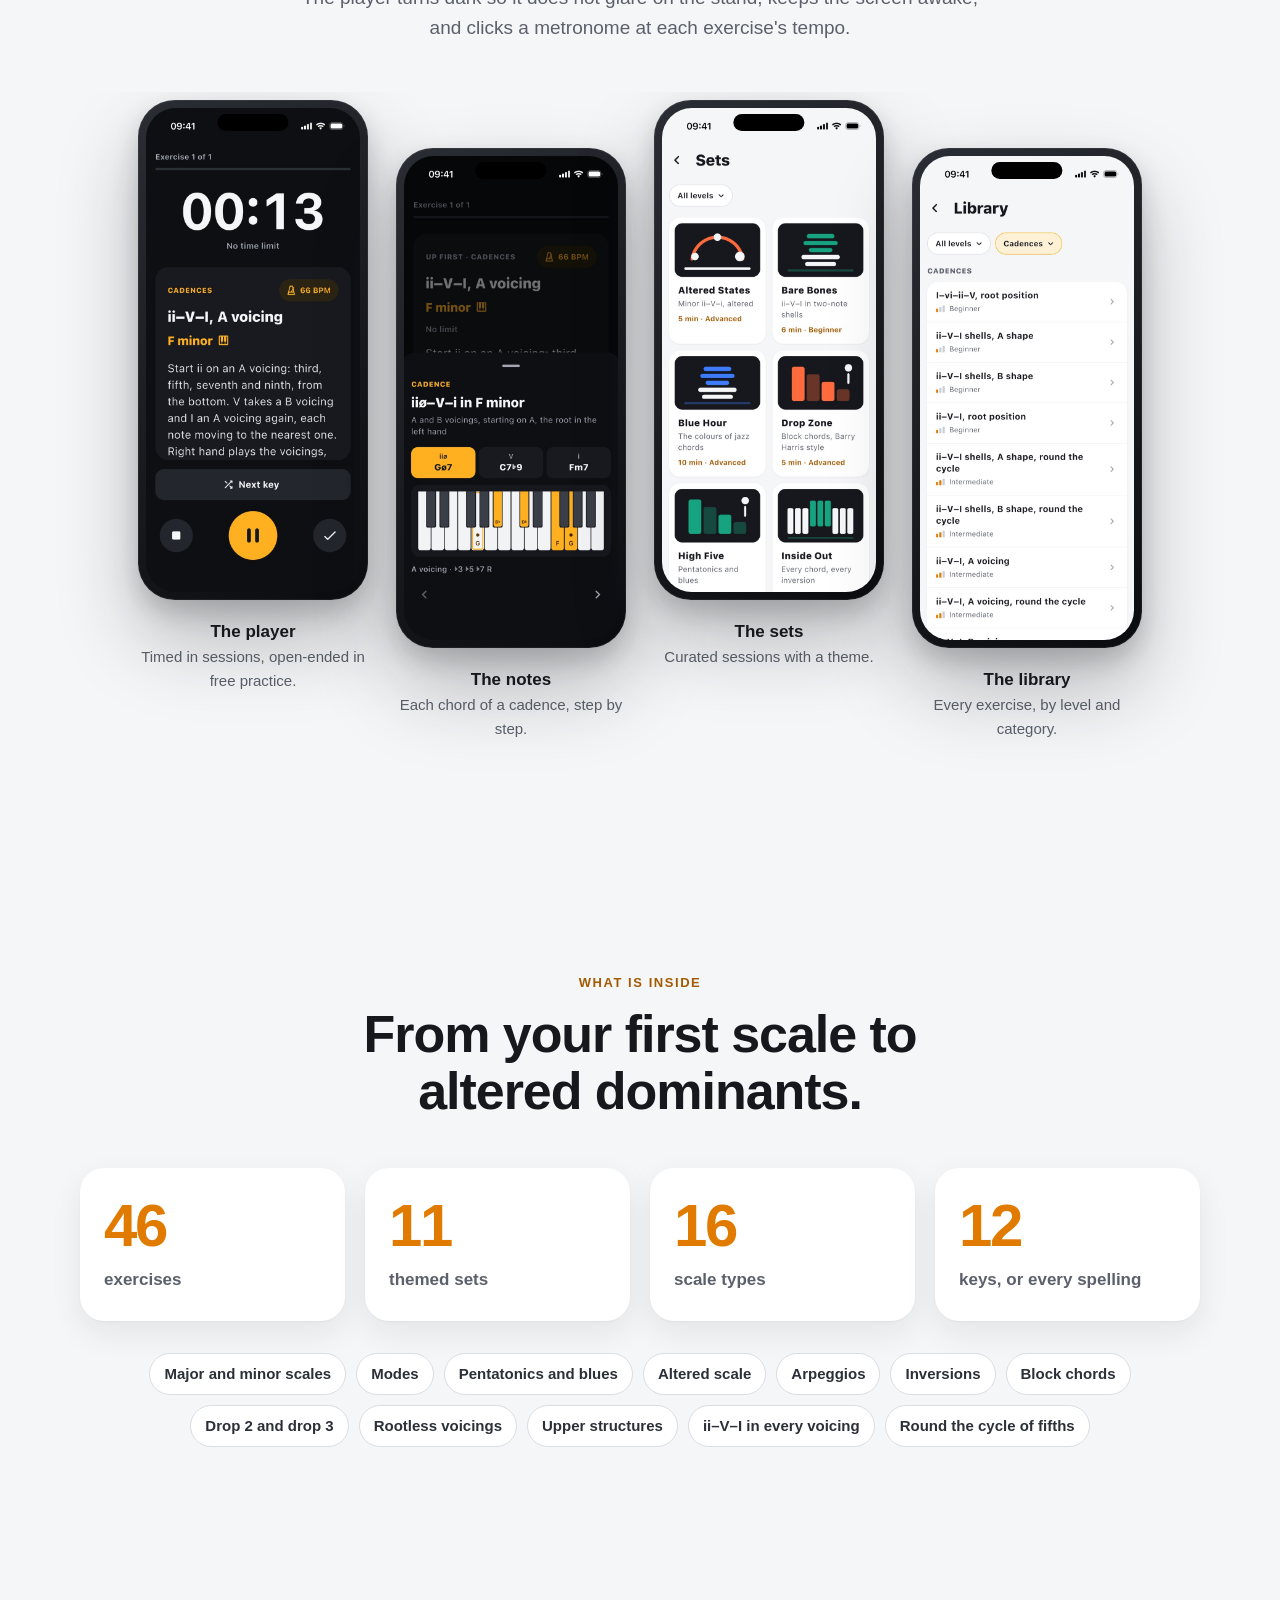
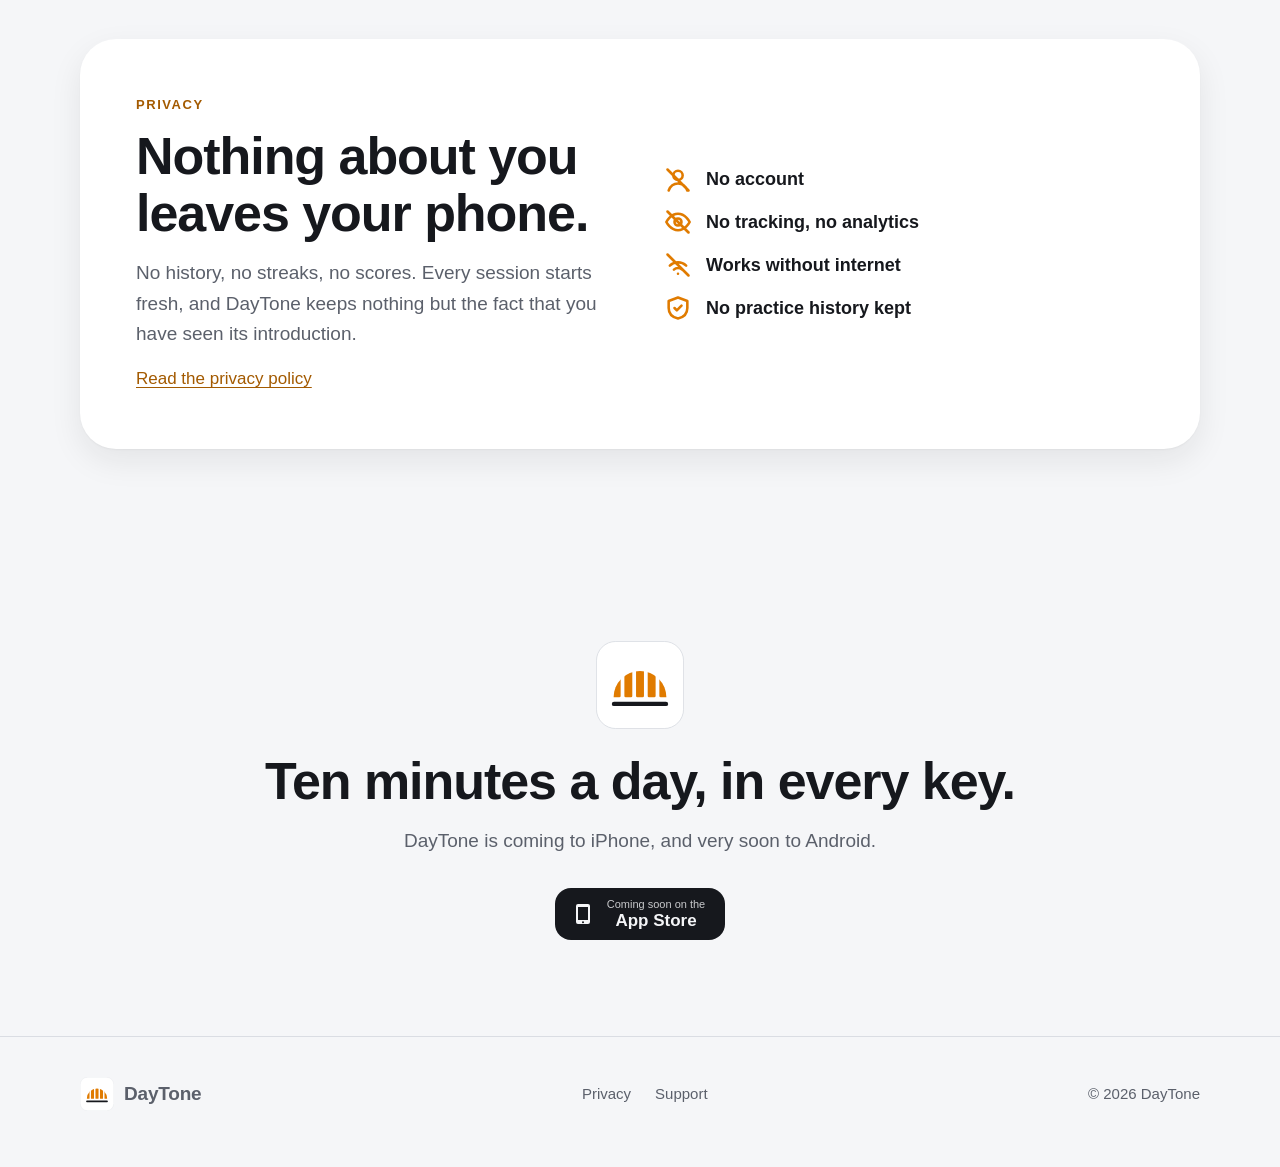
==== commit 88de7e57: "Help search engines and link previews understand the site Keyword-rich titles and descriptions (pian" ====
--- a/index.html
+++ b/index.html
@@ -3,16 +3,47 @@
 <head>
 <meta charset="utf-8">
 <meta name="viewport" content="width=device-width, initial-scale=1">
-<title>DayTone · Daily piano practice</title>
-<meta name="description" content="Short, focused piano drills for scales, chords and jazz cadences, in every key, with a timer and a metronome. No account, no tracking, works offline.">
+<title>DayTone · Piano practice app: scales, chords and ii–V–I in every key</title>
+<meta name="description" content="DayTone is a daily piano practice app for iPhone: scales, arpeggios, chords and jazz piano exercises like the ii–V–I, in all 12 keys, with a timer and a metronome. No account, no tracking.">
+<link rel="canonical" href="https://daytoneapp.com/">
 <meta name="theme-color" content="#f5f6f8" media="(prefers-color-scheme: light)">
 <meta name="theme-color" content="#0e0f12" media="(prefers-color-scheme: dark)">
-<meta property="og:title" content="DayTone · Daily piano practice">
-<meta property="og:description" content="Scales, chords and jazz cadences, in every key. A few focused minutes a day.">
 <meta property="og:type" content="website">
-<meta property="og:image" content="assets/img/screens/home.jpg">
+<meta property="og:site_name" content="DayTone">
+<meta property="og:url" content="https://daytoneapp.com/">
+<meta property="og:title" content="DayTone · Daily piano practice, in every key">
+<meta property="og:description" content="Scales, chords and jazz piano exercises like the ii–V–I, drawn in a new key every time. A few focused minutes a day.">
+<meta property="og:image" content="https://daytoneapp.com/assets/img/og.png">
+<meta property="og:image:width" content="1200">
+<meta property="og:image:height" content="630">
+<meta property="og:image:alt" content="DayTone: Every scale. Every chord. Every key. The app's player on an iPhone, showing a ii–V–I in A voicings.">
+<meta name="twitter:card" content="summary_large_image">
 <link rel="icon" href="assets/img/logo.svg" type="image/svg+xml">
-<link rel="apple-touch-icon" href="assets/img/logo.svg">
+<link rel="icon" href="assets/img/icon-192.png" type="image/png" sizes="192x192">
+<link rel="apple-touch-icon" href="assets/img/apple-touch-icon.png">
+<script type="application/ld+json">
+{
+  "@context": "https://schema.org",
+  "@graph": [
+    {
+      "@type": "WebSite",
+      "@id": "https://daytoneapp.com/#website",
+      "name": "DayTone",
+      "url": "https://daytoneapp.com/"
+    },
+    {
+      "@type": "MobileApplication",
+      "name": "DayTone",
+      "url": "https://daytoneapp.com/",
+      "operatingSystem": "iOS",
+      "applicationCategory": "EducationalApplication",
+      "description": "Daily piano practice: scales, arpeggios, chords, voicings and jazz cadences such as the ii–V–I, drawn in a new key every time, with a timer and a metronome.",
+      "image": "https://daytoneapp.com/assets/img/icon-512.png",
+      "screenshot": "https://daytoneapp.com/assets/img/screens/home.jpg"
+    }
+  ]
+}
+</script>
 <link rel="stylesheet" href="assets/css/site.css">
 <script>document.documentElement.classList.add('js');</script>
 </head>
@@ -38,7 +69,7 @@
       <div>
         <p class="overline intro">Piano practice, every day</p>
         <h1 class="intro" style="--delay:.08s">Every scale.<br>Every chord.<br><em>Every key.</em></h1>
-        <p class="hero__lede intro" style="--delay:.16s">DayTone turns a few spare minutes into focused piano practice: scales, chords and jazz cadences, drawn in a new key every time, with a timer and a metronome to keep you honest.</p>
+        <p class="hero__lede intro" style="--delay:.16s">DayTone turns a few spare minutes into focused piano practice: scales, chords and jazz piano exercises like the ii–V–I, drawn in a new key every time, with a timer and a metronome to keep you honest.</p>
         <div class="hero__actions intro" style="--delay:.24s">
           <a class="store-badge" href="#" aria-disabled="true" role="link" onclick="return false">
             <svg viewBox="0 0 24 24" aria-hidden="true"><path d="M7 2h10a2 2 0 0 1 2 2v16a2 2 0 0 1-2 2H7a2 2 0 0 1-2-2V4a2 2 0 0 1 2-2zm0 3v13h10V5H7zm5 14.25a1 1 0 1 0 0 2 1 1 0 0 0 0-2z"/></svg>
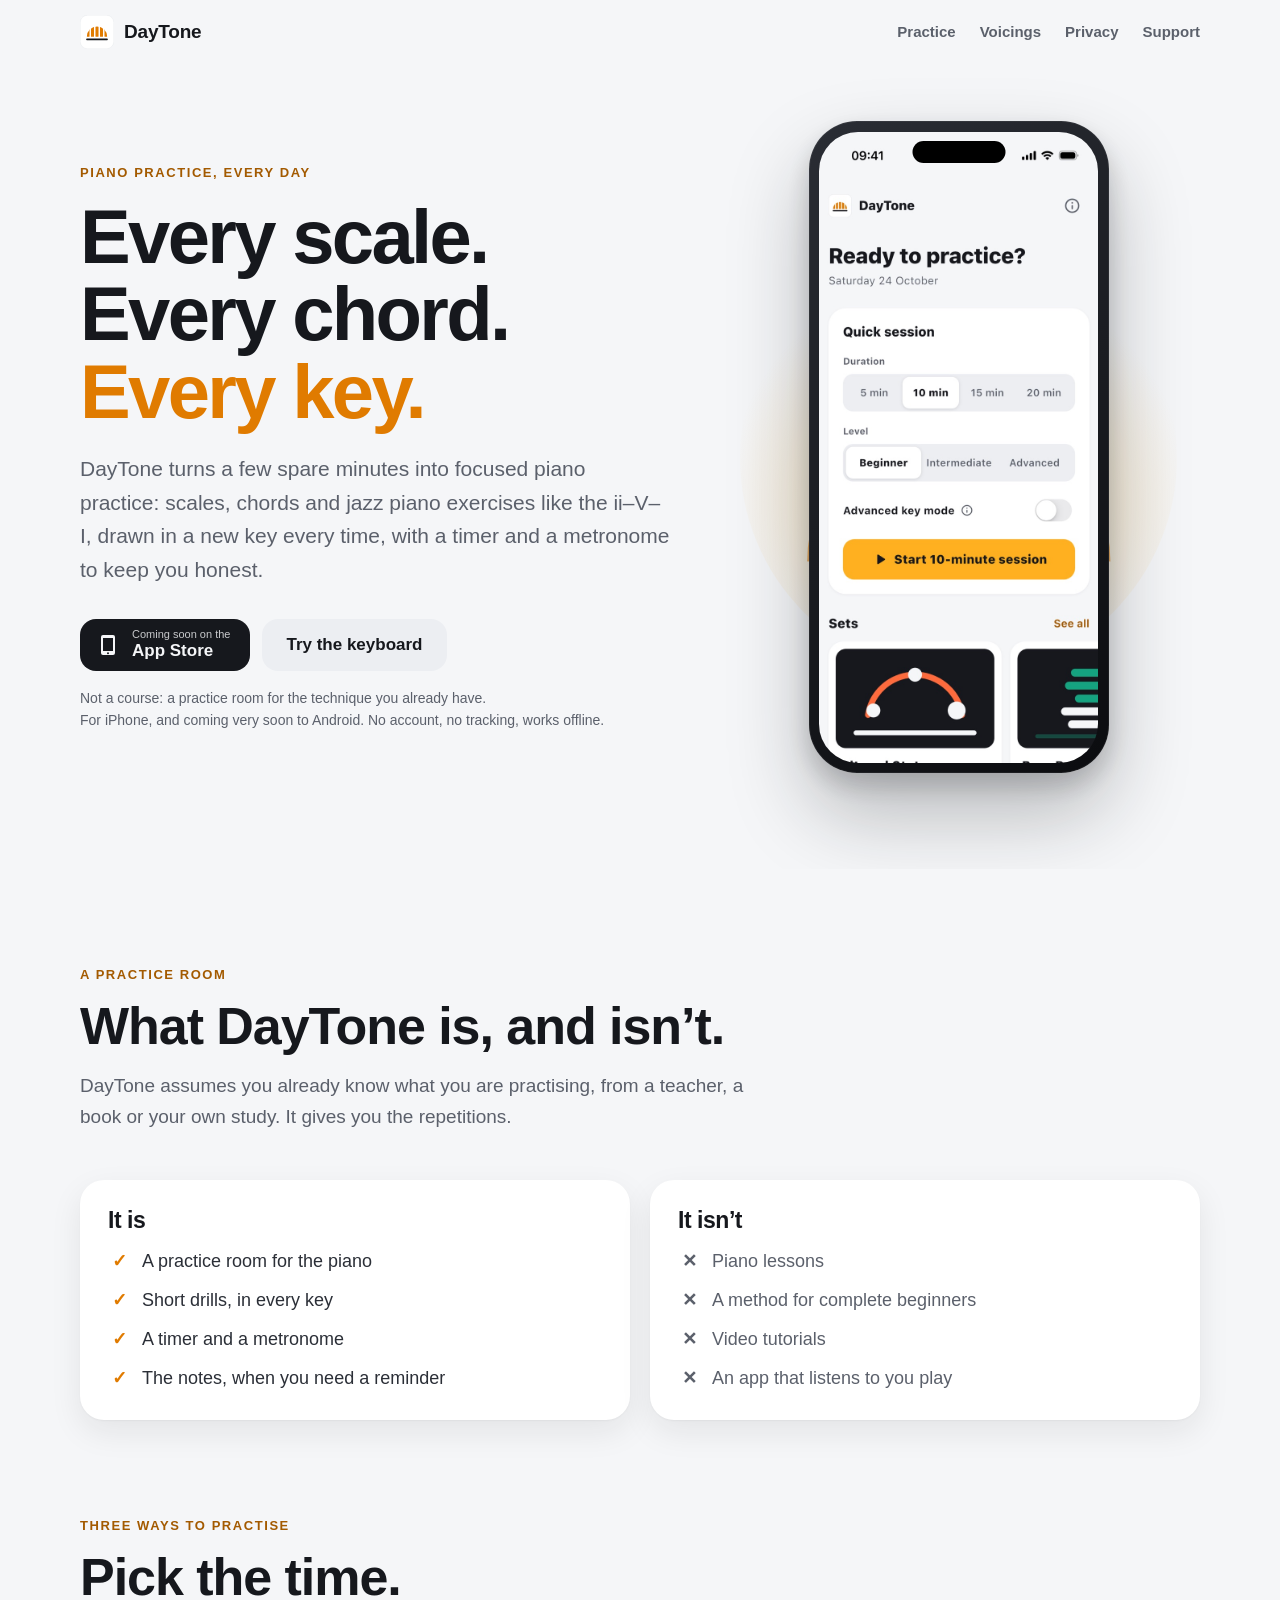
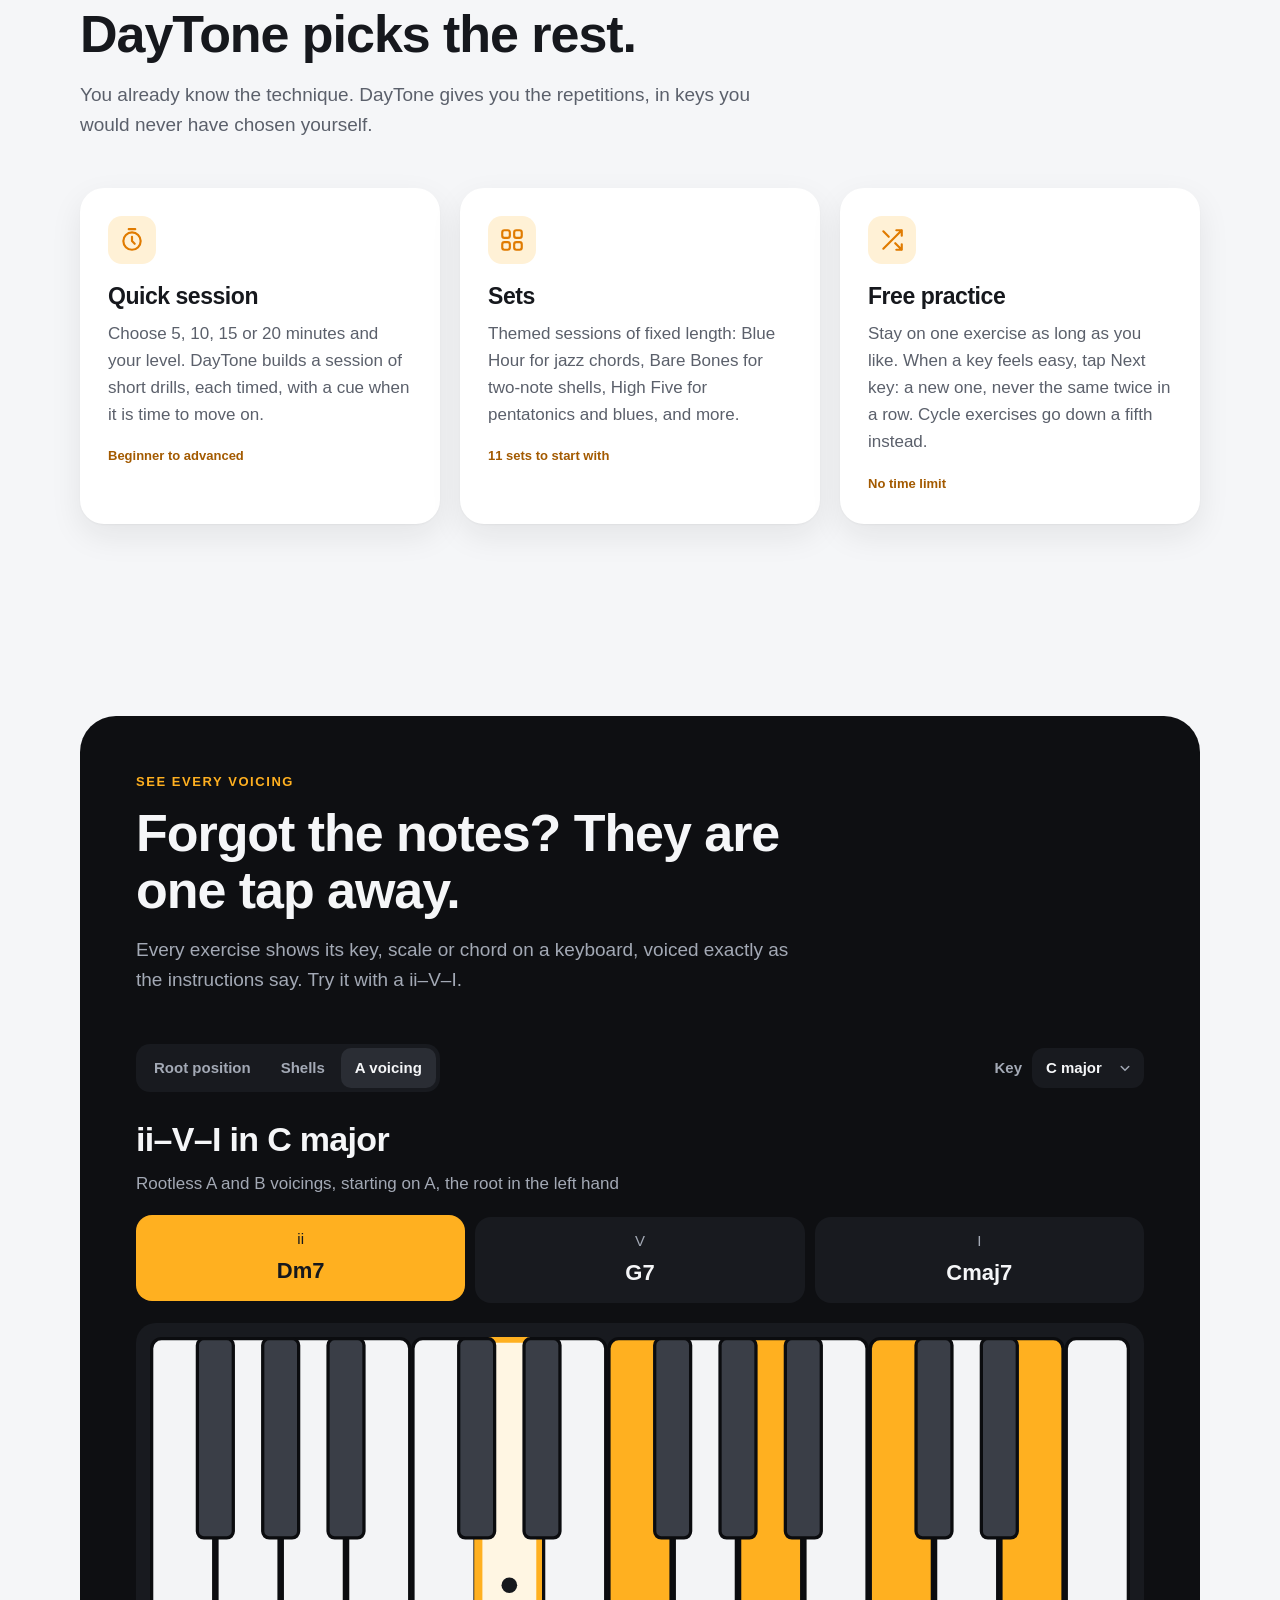
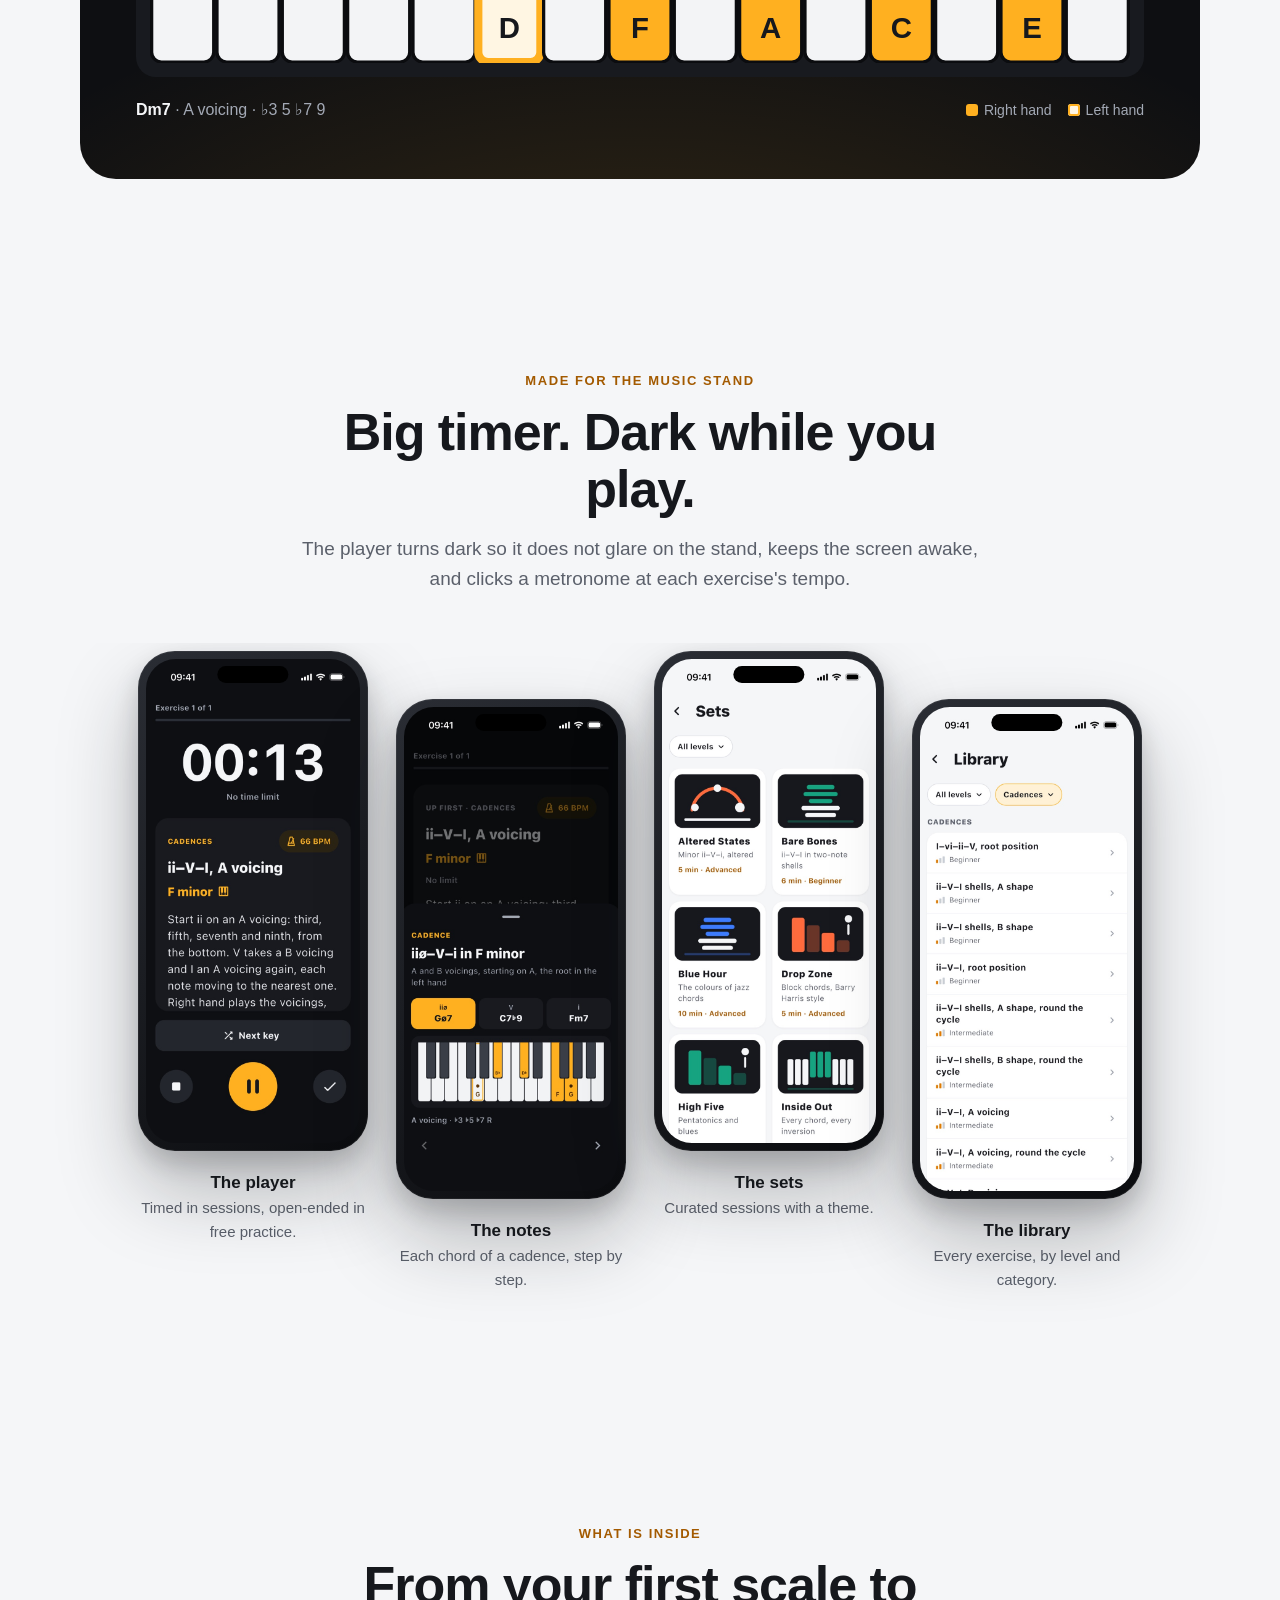
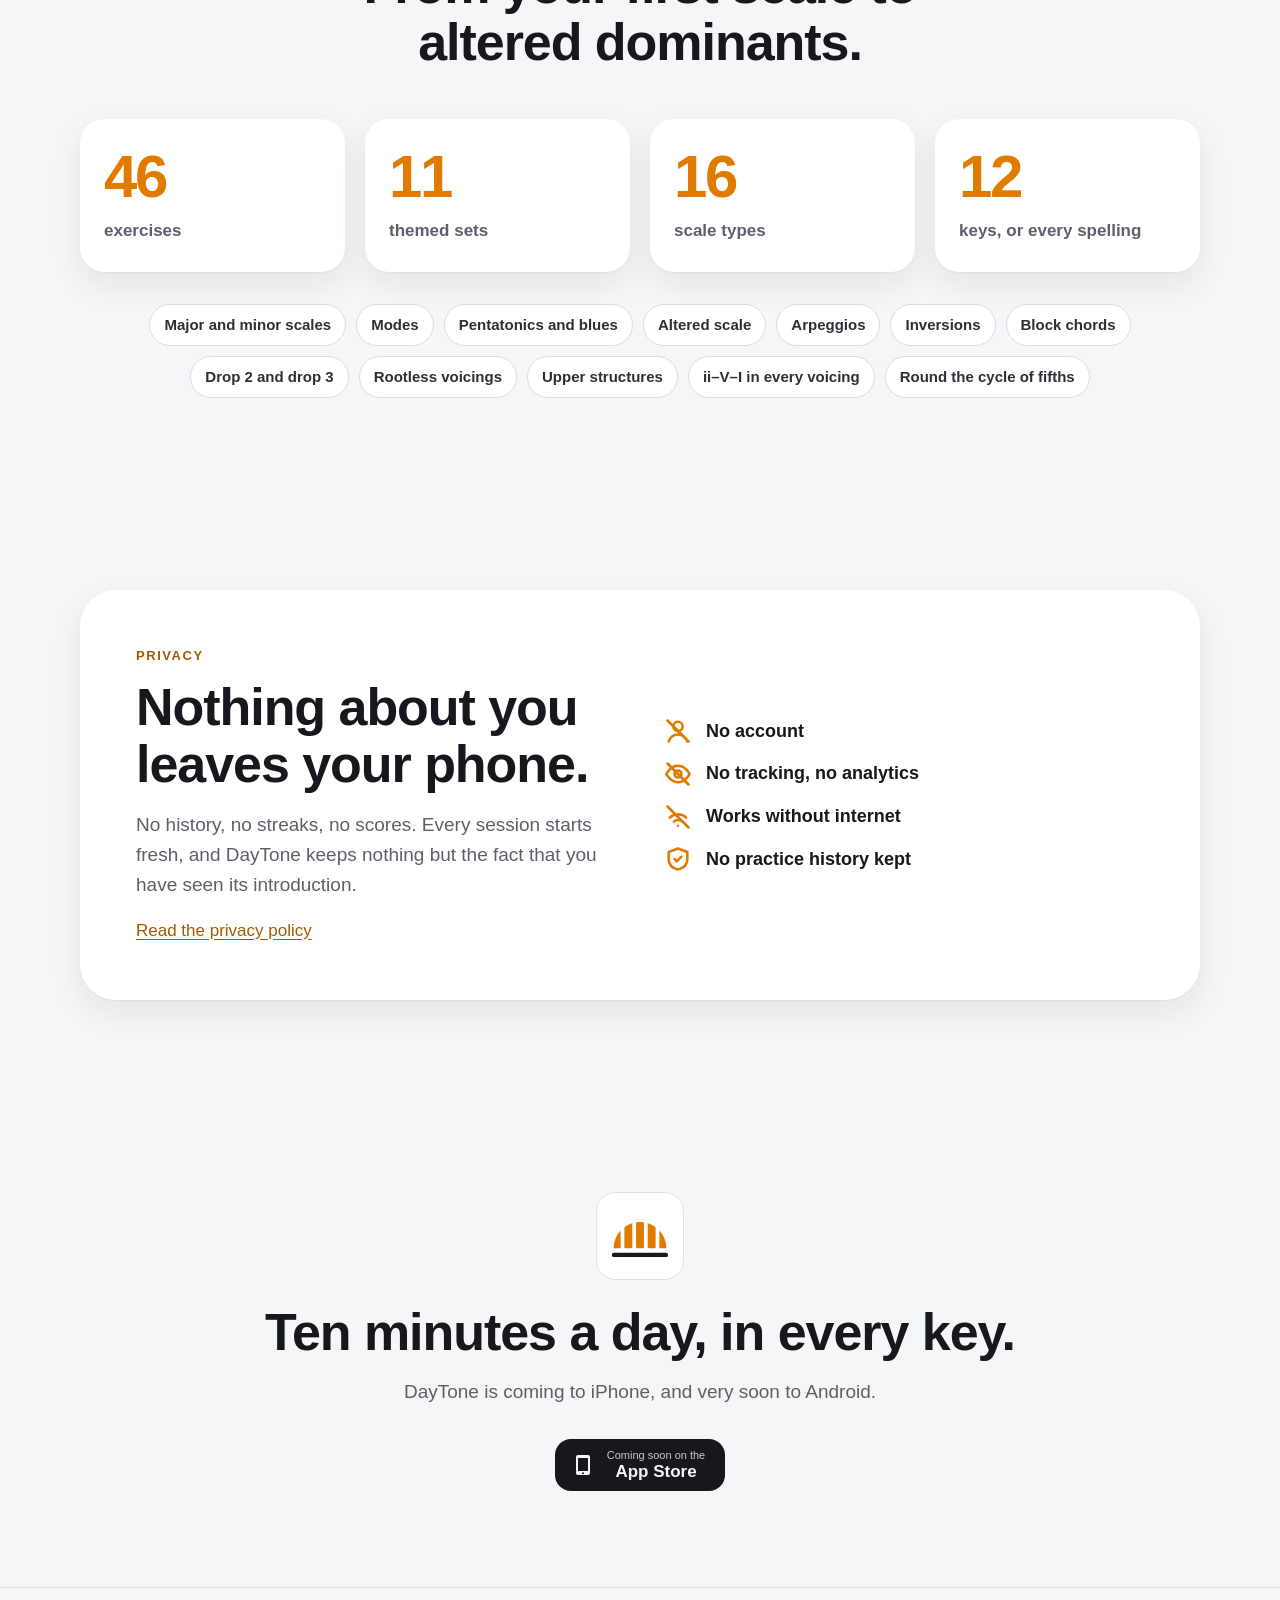
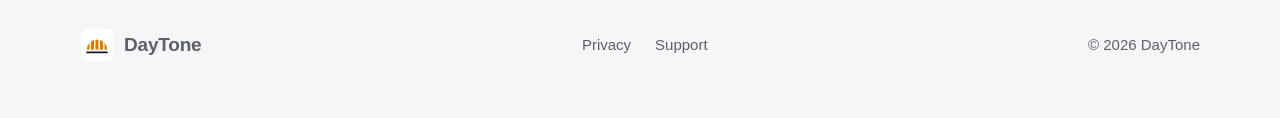
==== commit 74b21d42: "Say plainly that DayTone is a practice room, not a course A line under the hero, a "What DayTone is," ====
--- a/index.html
+++ b/index.html
@@ -77,7 +77,7 @@
           </a>
           <a class="button button--ghost" href="#voicings">Try the keyboard</a>
         </div>
-        <p class="hero__note intro" style="--delay:.32s">For iPhone, and coming very soon to Android. No account, no tracking, works offline.</p>
+        <p class="hero__note intro" style="--delay:.32s">Not a course: a practice room for the technique you already have.<br>For iPhone, and coming very soon to Android. No account, no tracking, works offline.</p>
       </div>
       <div class="hero__visual">
         <div class="sun" aria-hidden="true">
@@ -86,6 +86,36 @@
         </div>
         <div class="phone">
           <img src="assets/img/screens/home.jpg" width="720" height="1565" alt="The DayTone home screen: a quick session of 10 minutes at beginner level, ready to start, with sets below.">
+        </div>
+      </div>
+    </div>
+  </section>
+
+  <section class="section section--tight" aria-labelledby="fit-title">
+    <div class="wrap">
+      <div class="section__head reveal">
+        <p class="overline">A practice room</p>
+        <h2 id="fit-title">What DayTone is, and isn’t.</h2>
+        <p class="section__lede">DayTone assumes you already know what you are practising, from a teacher, a book or your own study. It gives you the repetitions.</p>
+      </div>
+      <div class="fit">
+        <div class="fit__col fit__col--is reveal">
+          <h3>It is</h3>
+          <ul>
+            <li>A practice room for the piano</li>
+            <li>Short drills, in every key</li>
+            <li>A timer and a metronome</li>
+            <li>The notes, when you need a reminder</li>
+          </ul>
+        </div>
+        <div class="fit__col fit__col--isnt reveal" style="--delay:.1s">
+          <h3>It isn’t</h3>
+          <ul>
+            <li>Piano lessons</li>
+            <li>A method for complete beginners</li>
+            <li>Video tutorials</li>
+            <li>An app that listens to you play</li>
+          </ul>
         </div>
       </div>
     </div>
--- a/assets/css/site.css
+++ b/assets/css/site.css
@@ -474,6 +474,74 @@
   }
 }
 
+/* Is / isn't ------------------------------------------------------------ */
+
+.section--tight {
+  padding-bottom: 0;
+}
+
+.fit {
+  display: grid;
+  grid-template-columns: 1fr 1fr;
+  gap: 20px;
+}
+
+.fit__col {
+  background: var(--surface);
+  border-radius: var(--radius);
+  padding: 28px;
+  box-shadow: var(--shadow);
+}
+
+.fit__col h3 {
+  font-size: 23px;
+  font-weight: 800;
+  margin-bottom: 14px;
+}
+
+.fit__col ul {
+  list-style: none;
+  margin: 0;
+  padding: 0;
+  display: grid;
+  gap: 10px;
+}
+
+.fit__col li {
+  display: flex;
+  gap: 12px;
+  align-items: baseline;
+  font-size: 18px;
+  color: var(--ink-body);
+}
+
+.fit__col li::before {
+  flex: none;
+  width: 22px;
+  font-weight: 800;
+  text-align: center;
+}
+
+.fit__col--is li::before {
+  content: "✓";
+  color: var(--accent-ink);
+}
+
+.fit__col--isnt li::before {
+  content: "✕";
+  color: var(--ink-2);
+}
+
+.fit__col--isnt li {
+  color: var(--ink-2);
+}
+
+@media (max-width: 720px) {
+  .fit {
+    grid-template-columns: 1fr;
+  }
+}
+
 /* Ways to practise ------------------------------------------------------- */
 
 .ways {
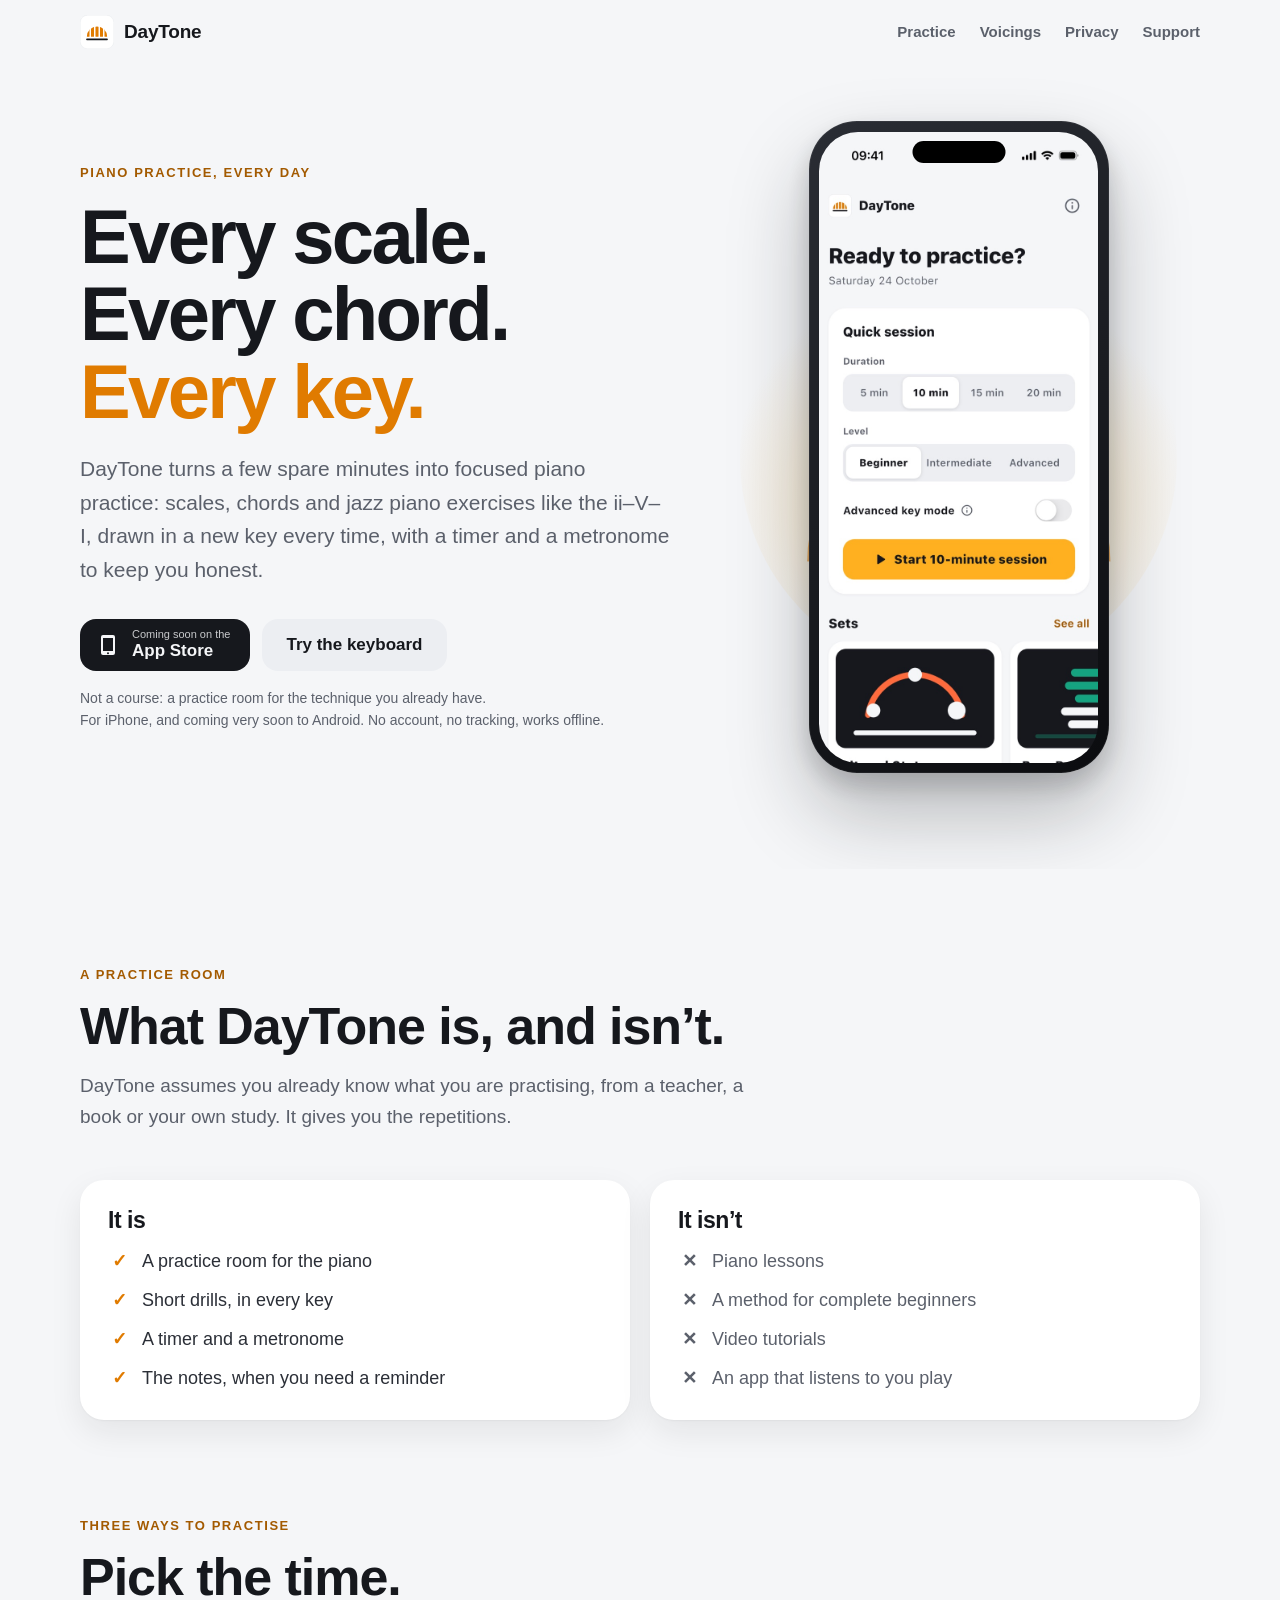
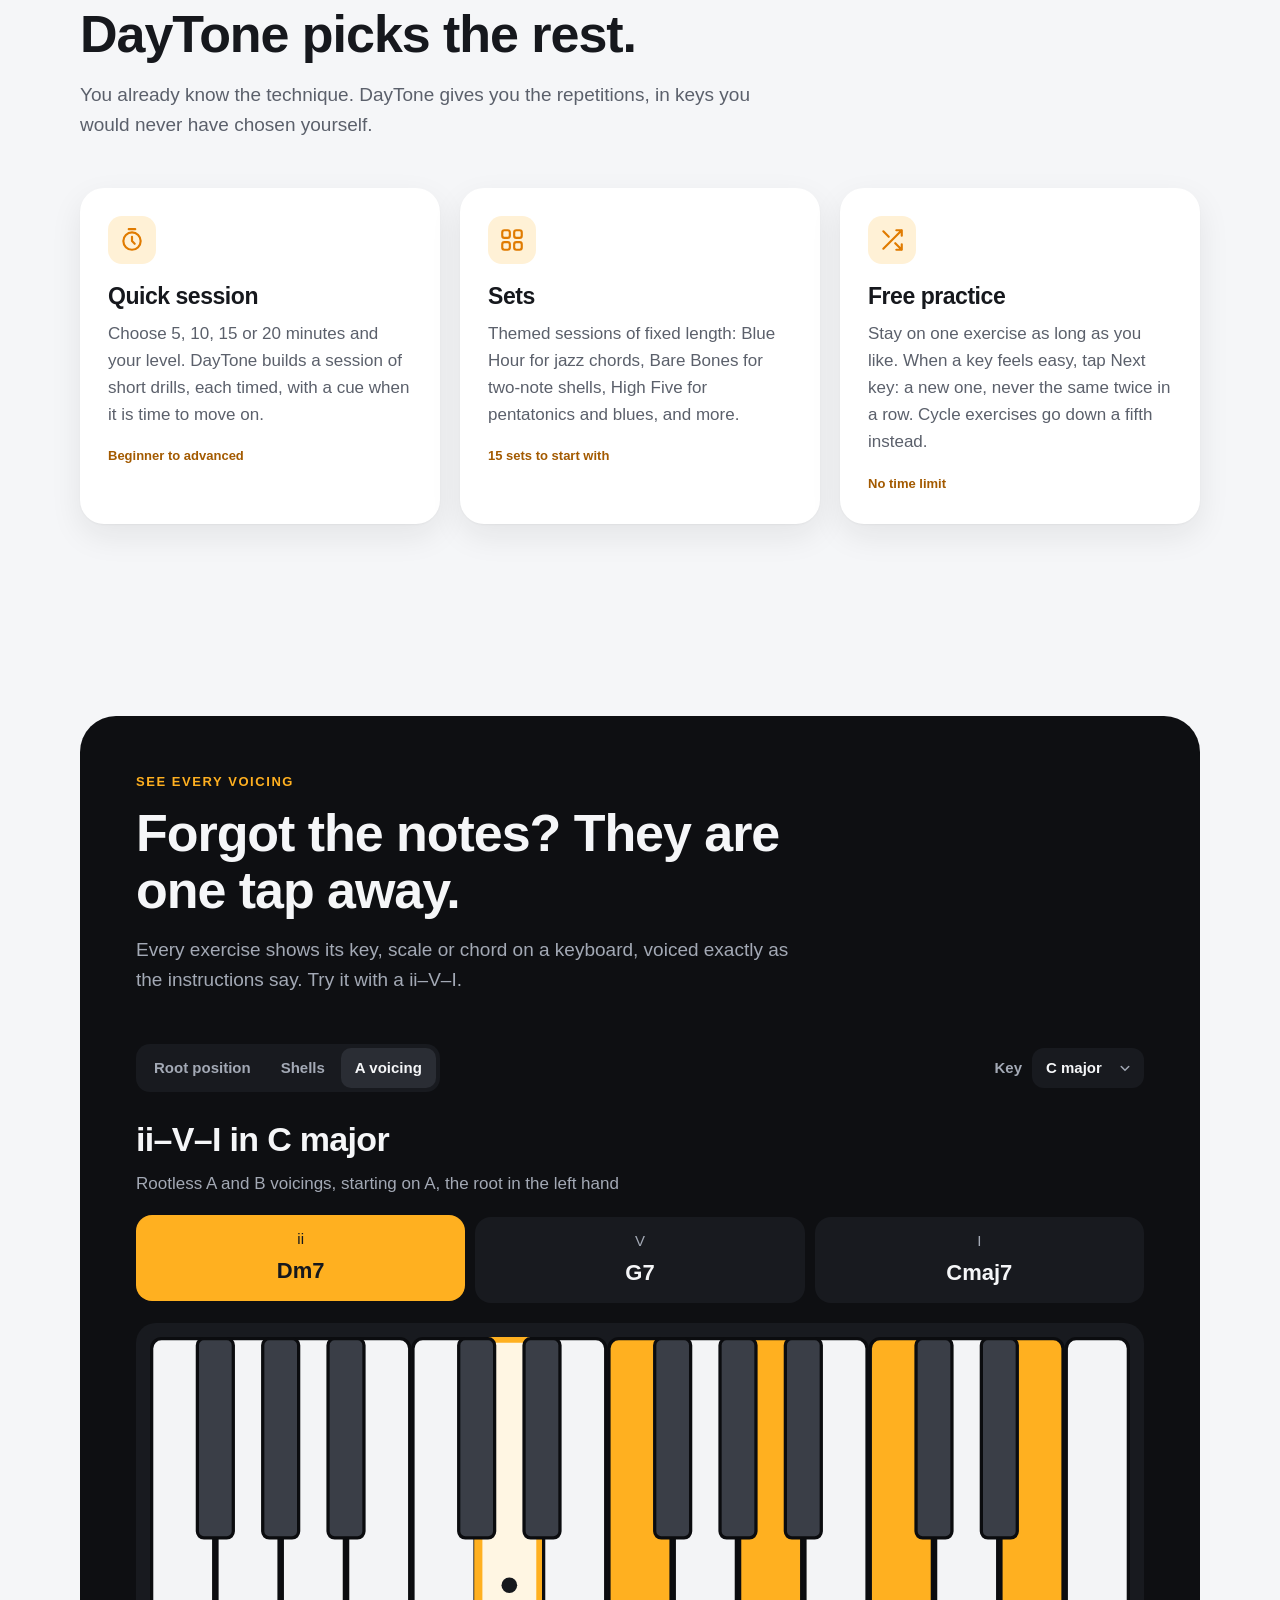
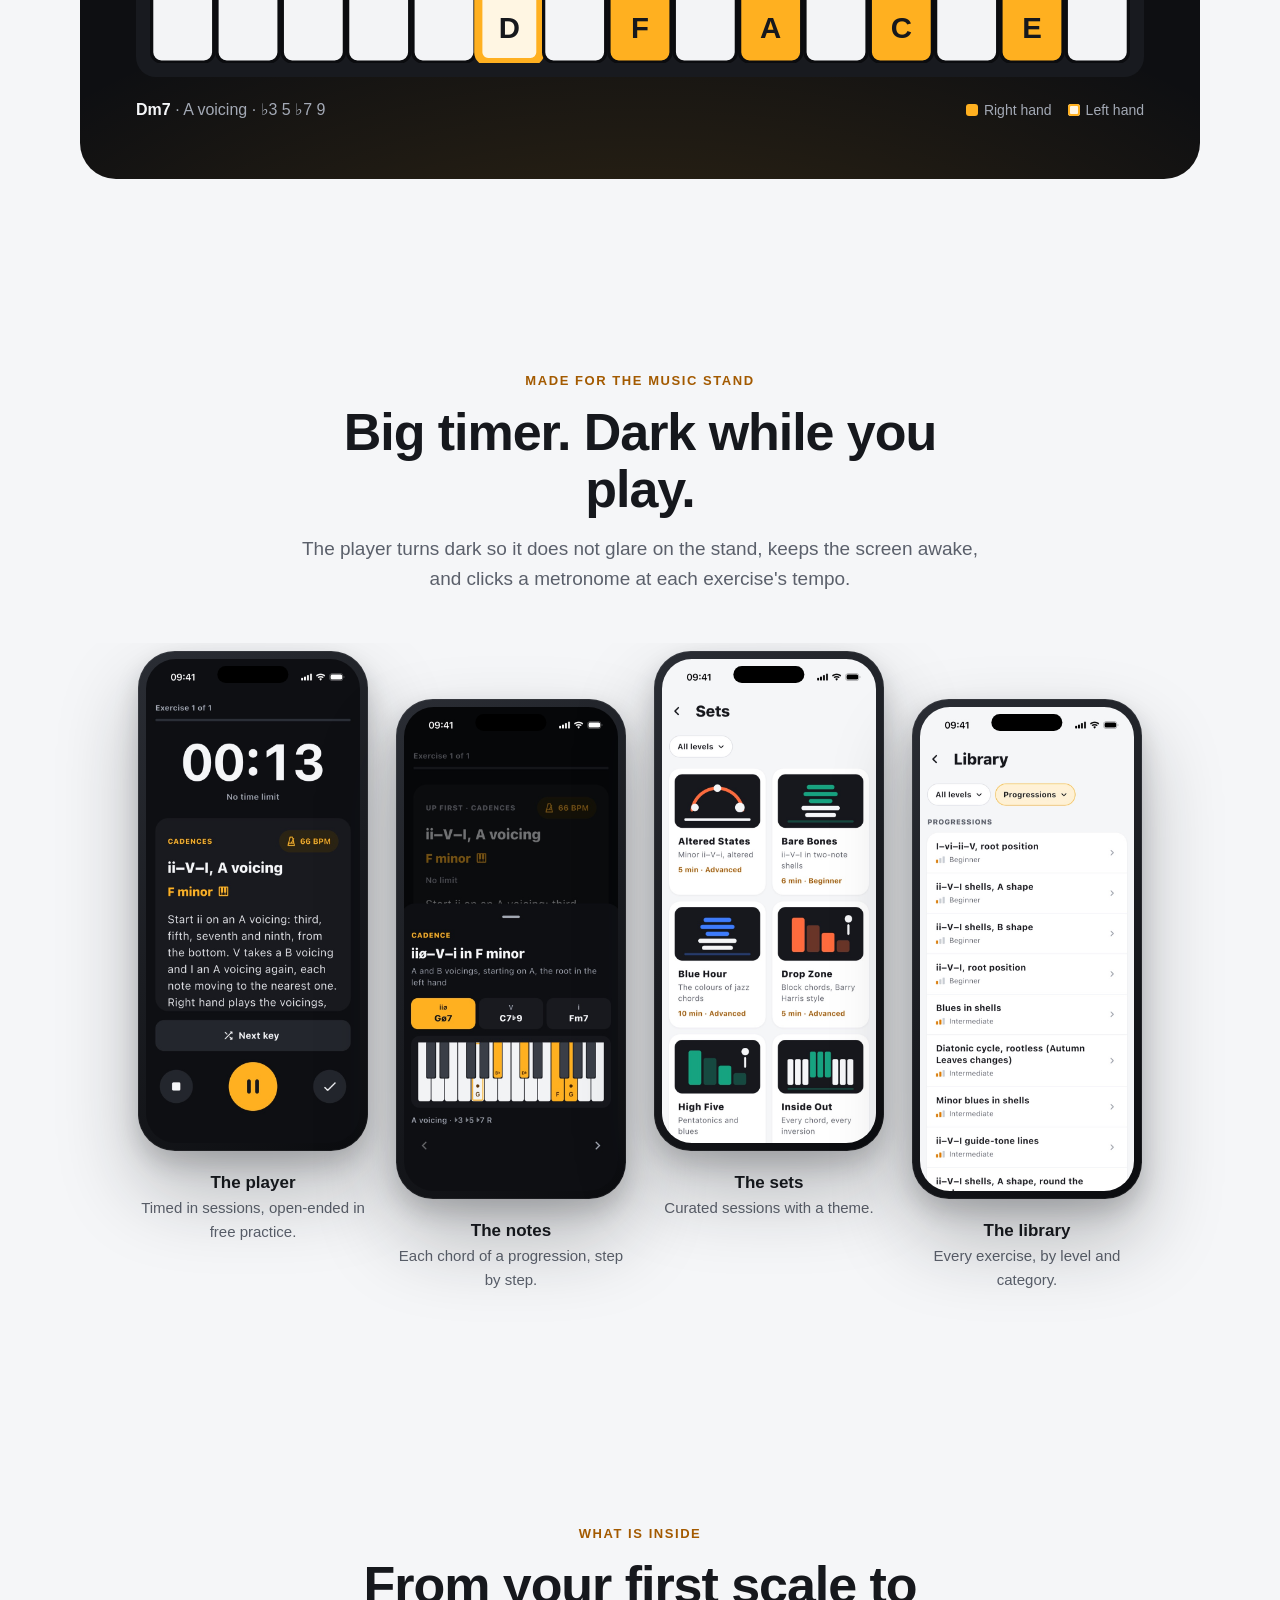
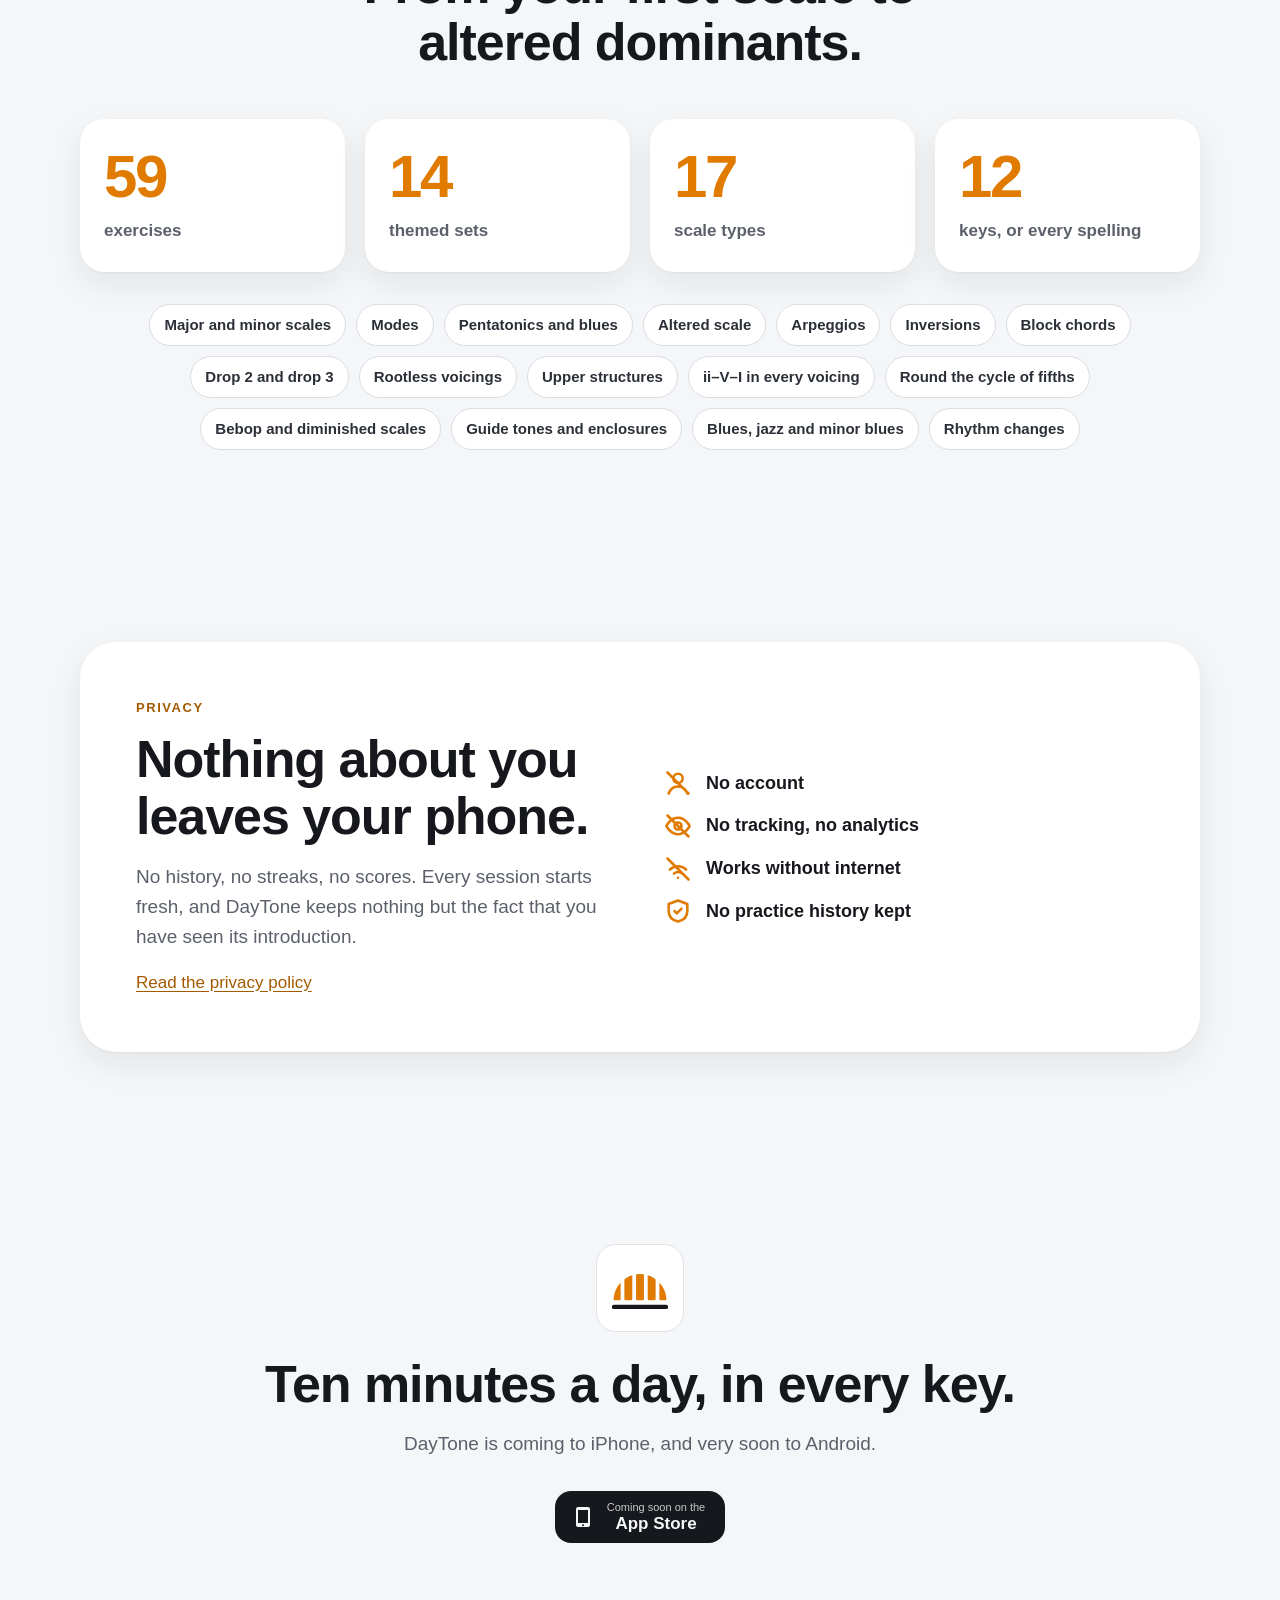
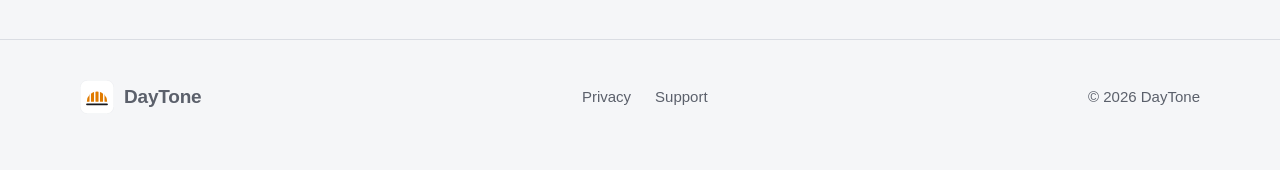
==== commit ff451ec6: "Bring the site up to date with the app: 61 exercises, Progressions The counters (61 exercises, 15 se" ====
--- a/index.html
+++ b/index.html
@@ -37,7 +37,7 @@
       "url": "https://daytoneapp.com/",
       "operatingSystem": "iOS",
       "applicationCategory": "EducationalApplication",
-      "description": "Daily piano practice: scales, arpeggios, chords, voicings and jazz cadences such as the ii–V–I, drawn in a new key every time, with a timer and a metronome.",
+      "description": "Daily piano practice: scales, arpeggios, chords, voicings and jazz progressions such as the ii–V–I and the blues, drawn in a new key every time, with a timer and a metronome.",
       "image": "https://daytoneapp.com/assets/img/icon-512.png",
       "screenshot": "https://daytoneapp.com/assets/img/screens/home.jpg"
     }
@@ -143,7 +143,7 @@
           </div>
           <h3>Sets</h3>
           <p>Themed sessions of fixed length: Blue Hour for jazz chords, Bare Bones for two-note shells, High Five for pentatonics and blues, and more.</p>
-          <span class="way__tag">11 sets to start with</span>
+          <span class="way__tag">15 sets to start with</span>
         </article>
         <article class="way reveal" style="--delay:.2s">
           <div class="way__icon" aria-hidden="true">
@@ -209,14 +209,14 @@
       </figure>
       <figure class="screen reveal" style="--delay:.1s">
         <div class="phone"><img src="assets/img/screens/sheet.jpg" width="720" height="1565" loading="lazy" alt="The notes sheet: a iiø–V–i in F minor on a keyboard, the G half-diminished chord in an A voicing."></div>
-        <figcaption><b>The notes</b>Each chord of a cadence, step by step.</figcaption>
+        <figcaption><b>The notes</b>Each chord of a progression, step by step.</figcaption>
       </figure>
       <figure class="screen reveal" style="--delay:.2s">
         <div class="phone"><img src="assets/img/screens/sets.jpg" width="720" height="1565" loading="lazy" alt="The sets: Altered States, Bare Bones, Blue Hour, Drop Zone, High Five and Inside Out."></div>
         <figcaption><b>The sets</b>Curated sessions with a theme.</figcaption>
       </figure>
       <figure class="screen reveal" style="--delay:.3s">
-        <div class="phone"><img src="assets/img/screens/library.jpg" width="720" height="1565" loading="lazy" alt="The library, filtered to cadences: ii–V–I shells, root position, A voicings, round the cycle."></div>
+        <div class="phone"><img src="assets/img/screens/library.jpg" width="720" height="1565" loading="lazy" alt="The library, filtered to progressions: ii–V–I shells and root position, the blues, the diatonic cycle and guide-tone lines."></div>
         <figcaption><b>The library</b>Every exercise, by level and category.</figcaption>
       </figure>
     </div>
@@ -229,15 +229,16 @@
         <h2>From your first scale to altered dominants.</h2>
       </div>
       <div class="numbers">
-        <div class="number reveal"><strong data-count="46">46</strong><span>exercises</span></div>
-        <div class="number reveal" style="--delay:.08s"><strong data-count="11">11</strong><span>themed sets</span></div>
-        <div class="number reveal" style="--delay:.16s"><strong data-count="16">16</strong><span>scale types</span></div>
+        <div class="number reveal"><strong data-count="61">61</strong><span>exercises</span></div>
+        <div class="number reveal" style="--delay:.08s"><strong data-count="15">15</strong><span>themed sets</span></div>
+        <div class="number reveal" style="--delay:.16s"><strong data-count="18">18</strong><span>scale types</span></div>
         <div class="number reveal" style="--delay:.24s"><strong data-count="12">12</strong><span>keys, or every spelling</span></div>
       </div>
       <div class="topics reveal" aria-label="Topics">
         <span>Major and minor scales</span><span>Modes</span><span>Pentatonics and blues</span><span>Altered scale</span>
         <span>Arpeggios</span><span>Inversions</span><span>Block chords</span><span>Drop 2 and drop 3</span>
         <span>Rootless voicings</span><span>Upper structures</span><span>ii–V–I in every voicing</span><span>Round the cycle of fifths</span>
+        <span>Bebop and diminished scales</span><span>Guide tones and enclosures</span><span>Blues, jazz and minor blues</span><span>Rhythm changes</span>
       </div>
     </div>
   </section>
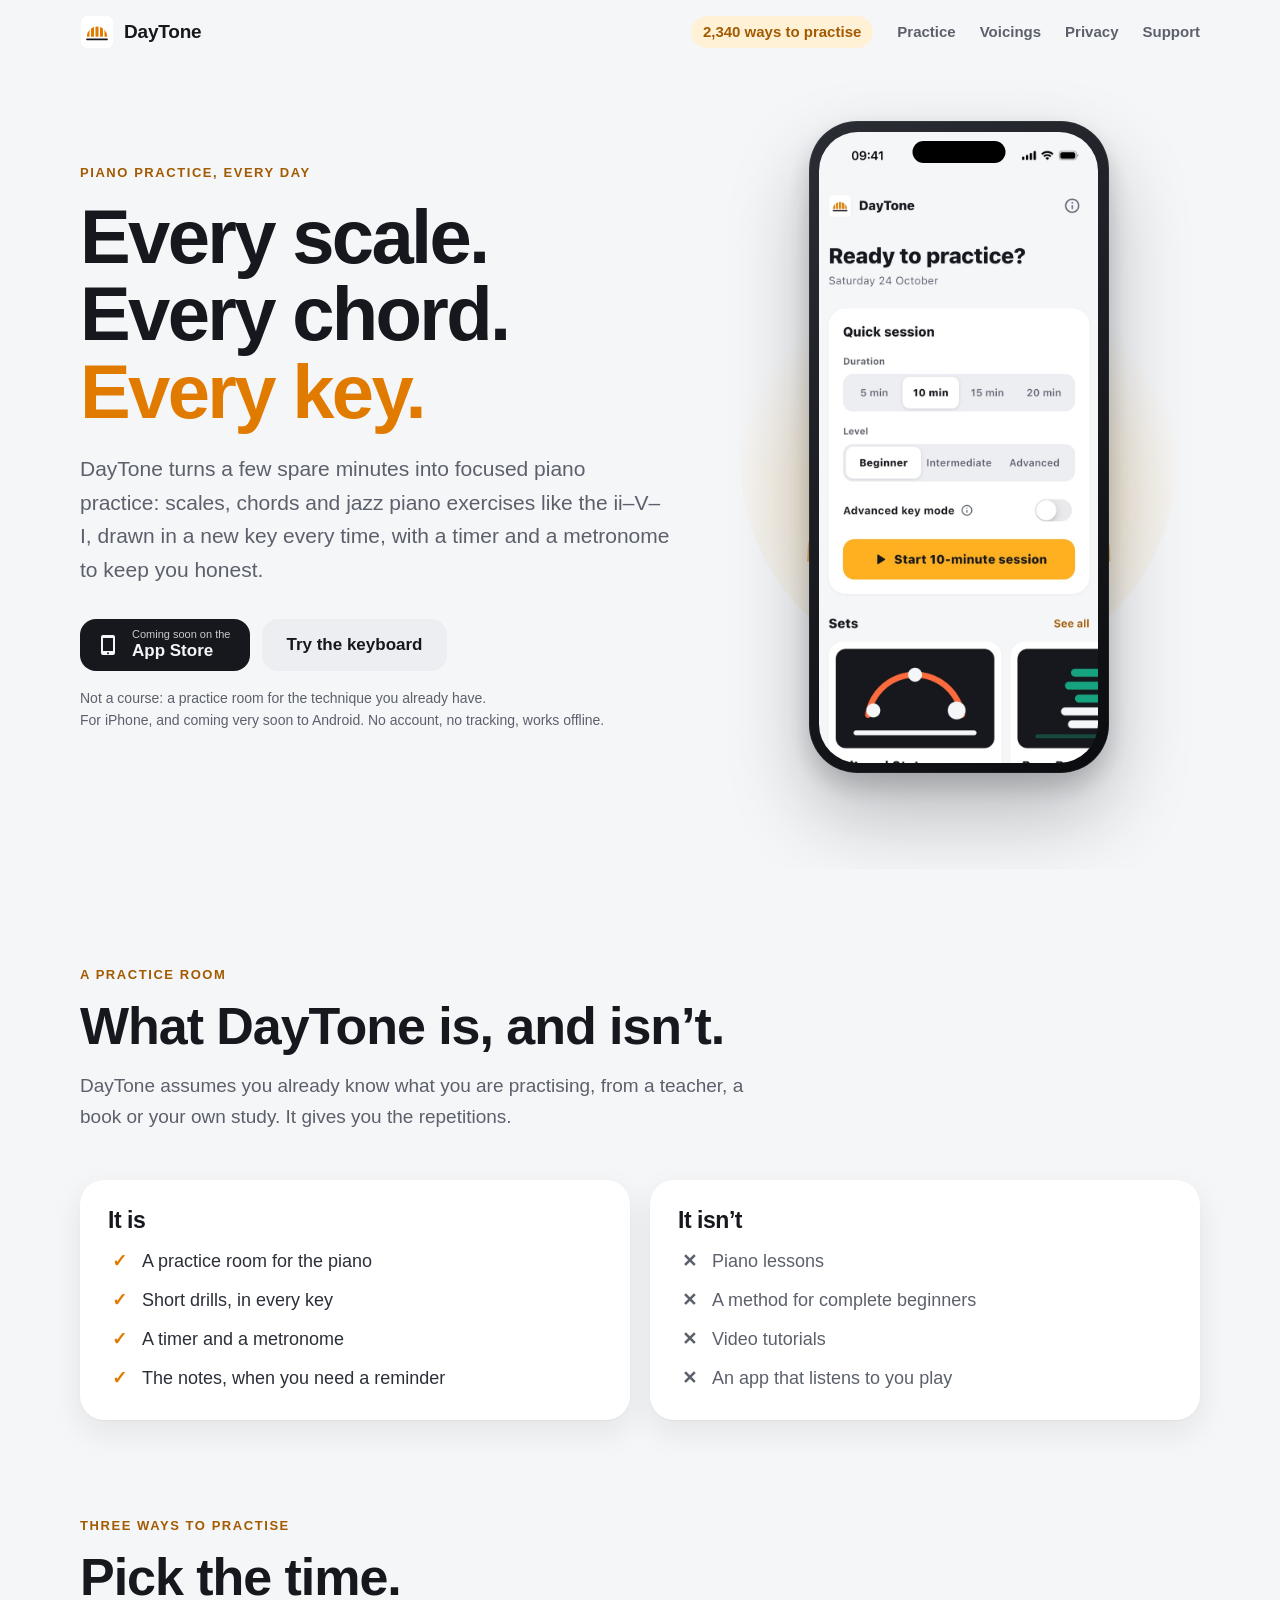
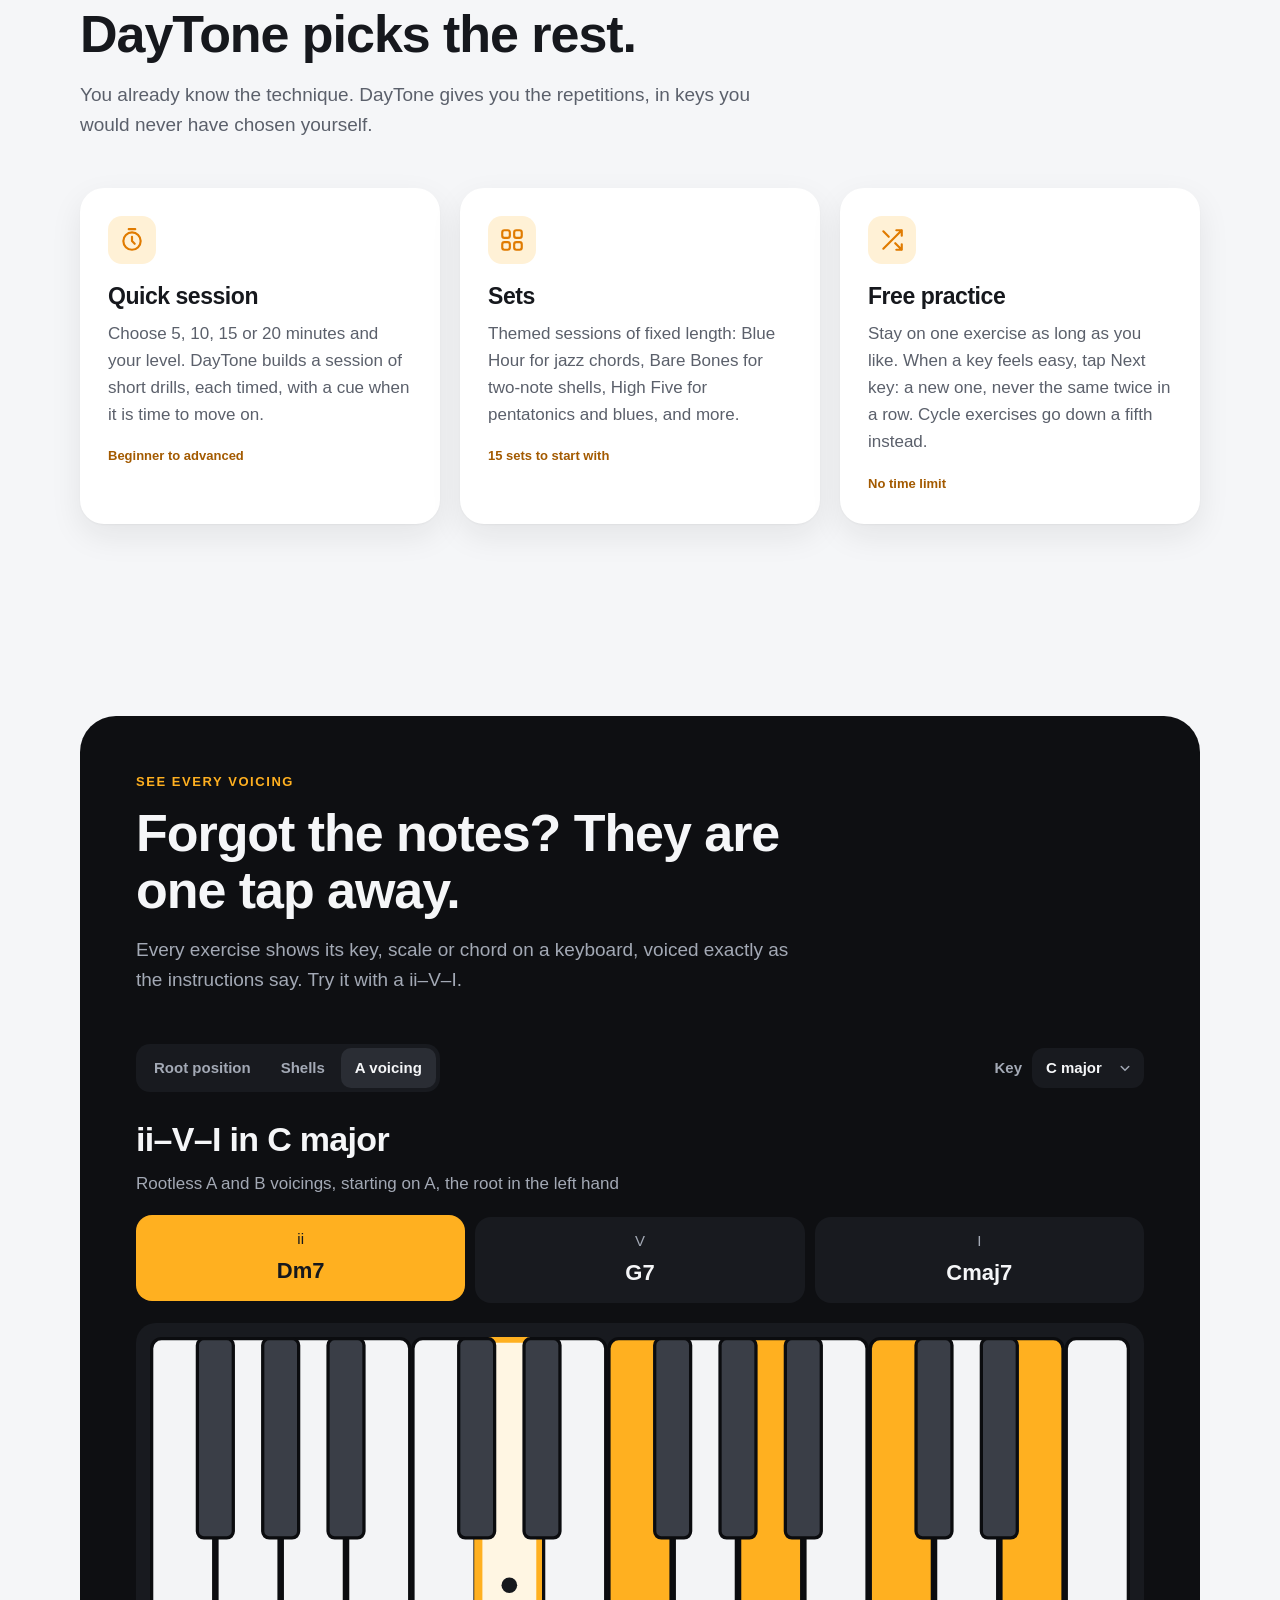
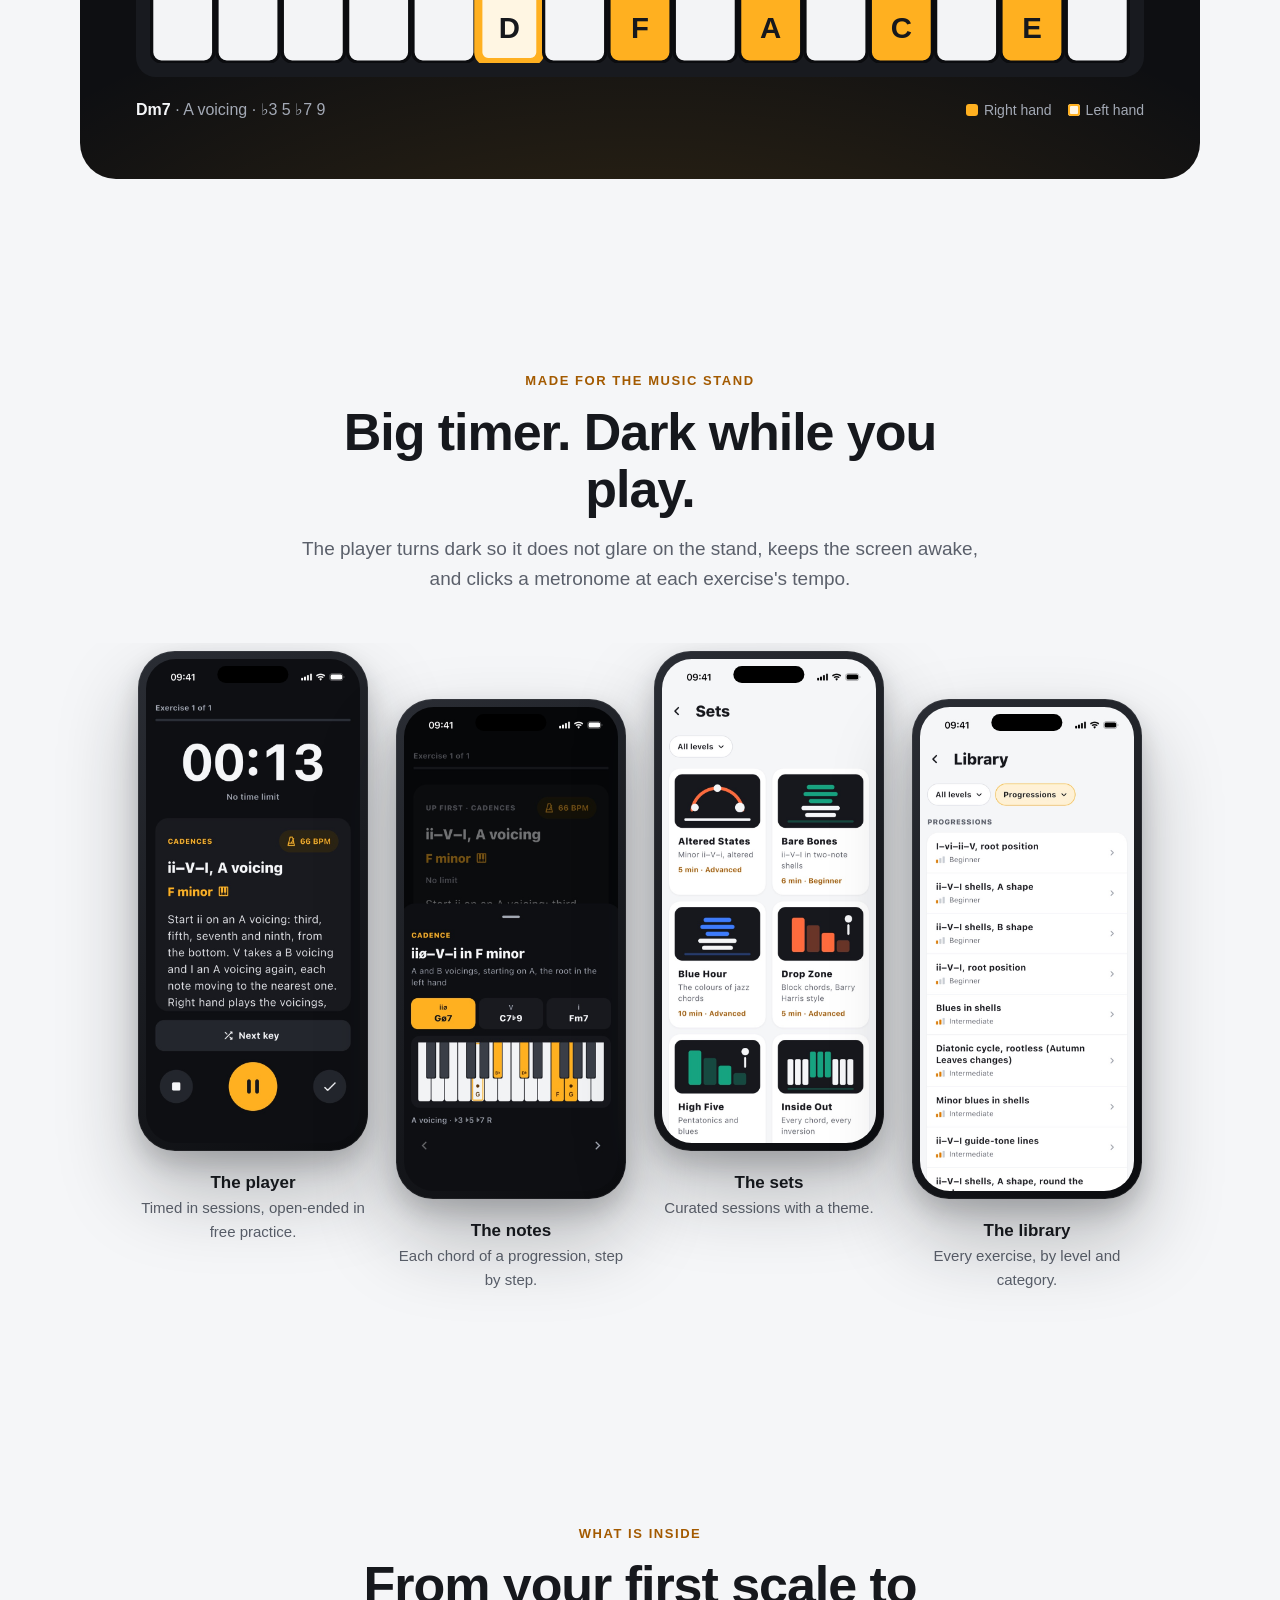
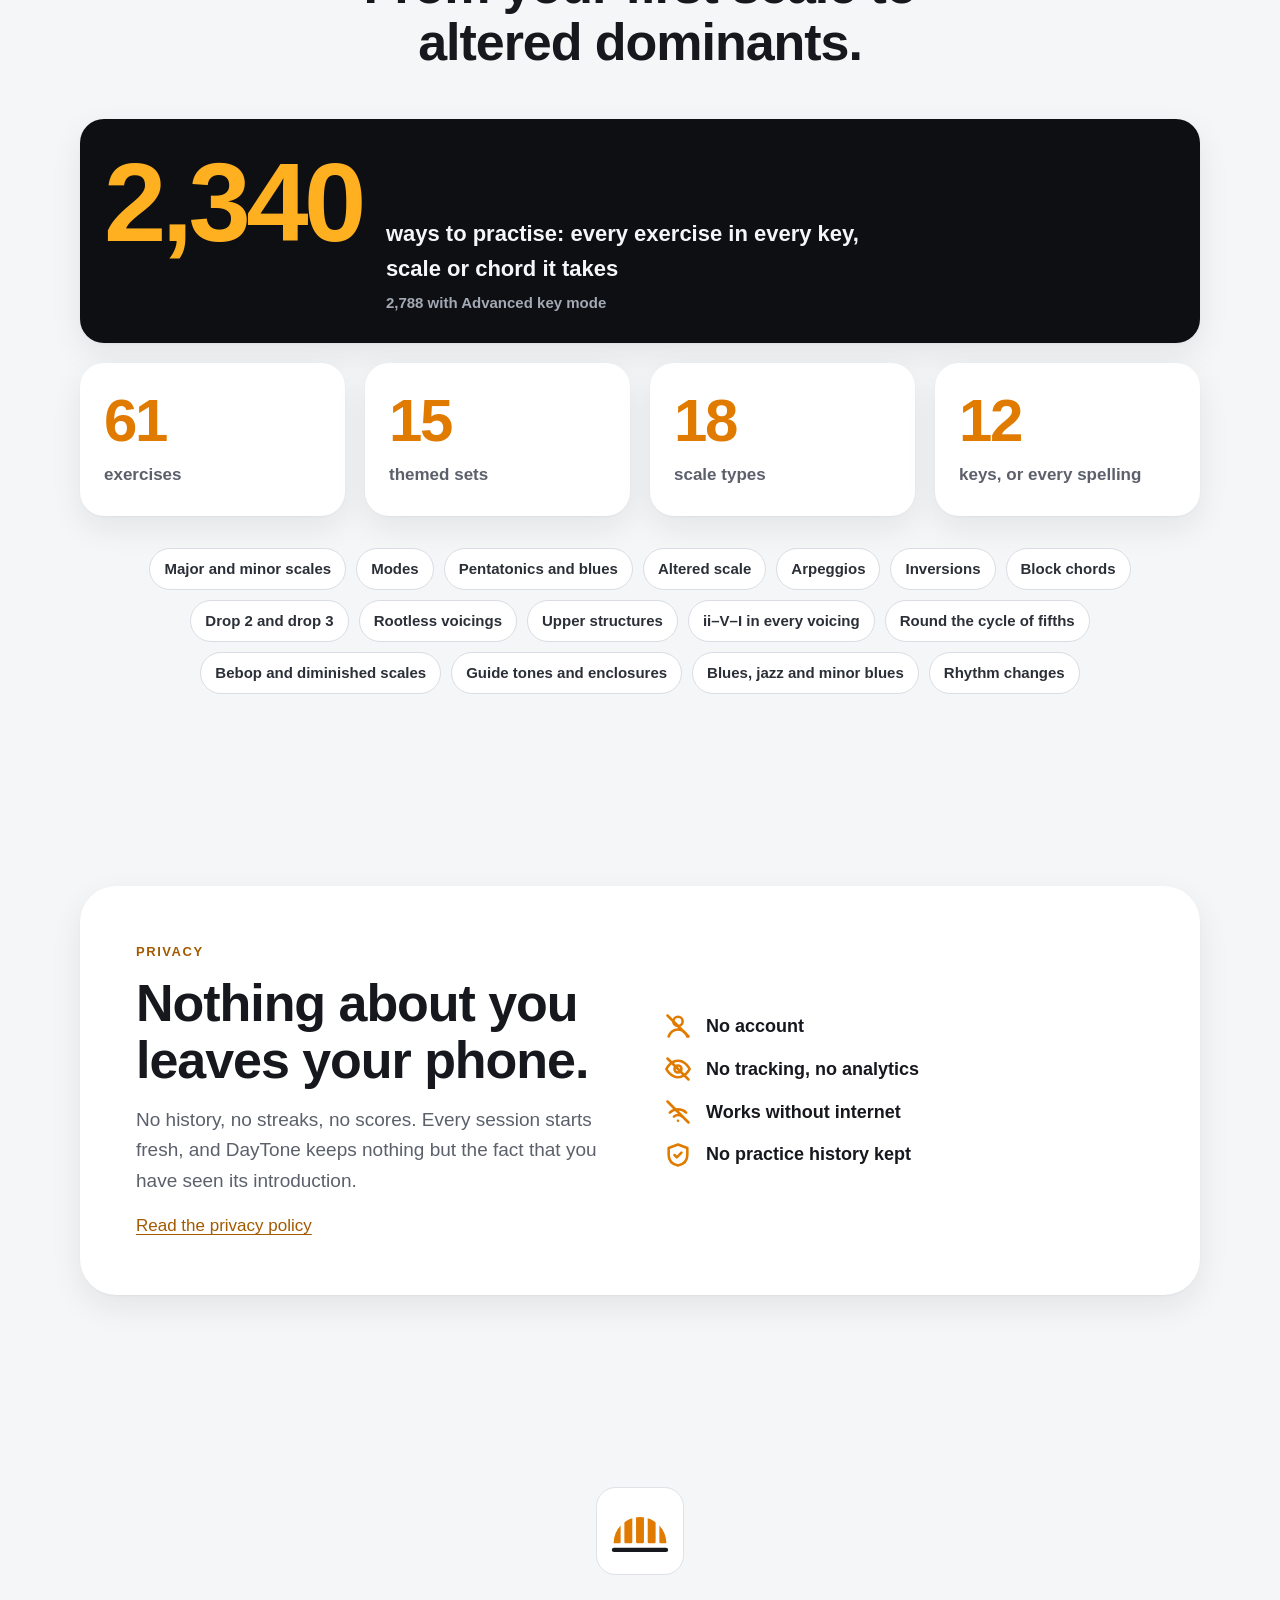
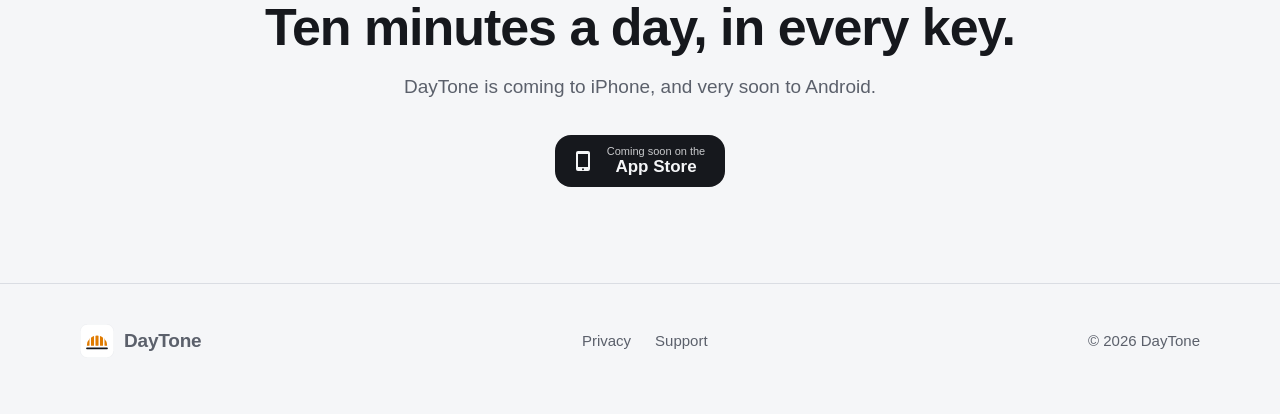
==== commit 633c3b89: "Show the 2,340 ways to practise, in the bar and as a headline number Every exercise in every key, sc" ====
--- a/index.html
+++ b/index.html
@@ -54,10 +54,11 @@
   <div class="wrap nav__inner">
     <a class="brand" href="./" aria-label="DayTone home"><img src="assets/img/logo.svg" alt=""><span class="brand__name">DayTone</span></a>
     <nav class="nav__links" aria-label="Main">
+      <a class="nav__count" href="#inside" title="Every exercise in every key, scale or chord it takes">2,340 ways to practise</a>
       <a class="nav__optional" href="#practice">Practice</a>
       <a class="nav__optional" href="#voicings">Voicings</a>
-      <a href="privacy/">Privacy</a>
-      <a href="support/">Support</a>
+      <a class="nav__privacy" href="privacy/">Privacy</a>
+      <a class="nav__support" href="support/">Support</a>
     </nav>
   </div>
 </header>
@@ -222,13 +223,14 @@
     </div>
   </section>
 
-  <section class="section">
+  <section class="section" id="inside">
     <div class="wrap">
       <div class="section__head section__head--center reveal">
         <p class="overline">What is inside</p>
         <h2>From your first scale to altered dominants.</h2>
       </div>
       <div class="numbers">
+        <div class="number number--wide reveal"><strong data-count="2340">2,340</strong><span>ways to practise: every exercise in every key, scale or chord it takes<small>2,788 with Advanced key mode</small></span></div>
         <div class="number reveal"><strong data-count="61">61</strong><span>exercises</span></div>
         <div class="number reveal" style="--delay:.08s"><strong data-count="15">15</strong><span>themed sets</span></div>
         <div class="number reveal" style="--delay:.16s"><strong data-count="18">18</strong><span>scale types</span></div>
--- a/assets/css/site.css
+++ b/assets/css/site.css
@@ -183,12 +183,50 @@
   gap: 16px;
 }
 
+/* The count of ways to practise, always in view in the bar. */
+.nav__links .nav__count {
+  padding: 4px 12px;
+  border-radius: 999px;
+  background: var(--accent-tint);
+  color: var(--accent-text);
+  font-weight: 800;
+  white-space: nowrap;
+  font-variant-numeric: tabular-nums;
+}
+
+.nav__links .nav__count:hover {
+  color: var(--accent-text);
+  background: color-mix(in srgb, var(--accent) 30%, var(--accent-tint));
+}
+
+.nav__links {
+  align-items: center;
+}
+
 @media (max-width: 560px) {
   .nav__links {
     gap: 16px;
   }
 
   .nav__links .nav__optional {
+    display: none;
+  }
+}
+
+.nav .brand {
+  flex: none;
+}
+
+/* On small phones the bar keeps the count; Privacy and Support stay in
+   the footer of every page. */
+@media (max-width: 400px) {
+  .nav__links .nav__privacy {
+    display: none;
+  }
+}
+
+@media (max-width: 340px) {
+  .nav__links .nav__support {
     display: none;
   }
 }
@@ -952,6 +990,37 @@
   font-weight: 600;
 }
 
+/* The headline number spans the row above the others. */
+.number--wide {
+  grid-column: 1 / -1;
+  display: flex;
+  flex-wrap: wrap;
+  align-items: baseline;
+  gap: 8px 24px;
+  background: var(--stage);
+  color: var(--stage-ink);
+}
+
+.number--wide strong {
+  font-size: clamp(64px, 11vw, 112px);
+  color: var(--accent);
+}
+
+.number--wide span {
+  margin-top: 0;
+  font-size: clamp(18px, 2.4vw, 22px);
+  color: var(--stage-ink);
+  max-width: 22em;
+}
+
+.number--wide small {
+  display: block;
+  margin-top: 4px;
+  font-size: 15px;
+  font-weight: 600;
+  color: var(--stage-ink-2);
+}
+
 @media (max-width: 880px) {
   .numbers {
     grid-template-columns: repeat(2, 1fr);
